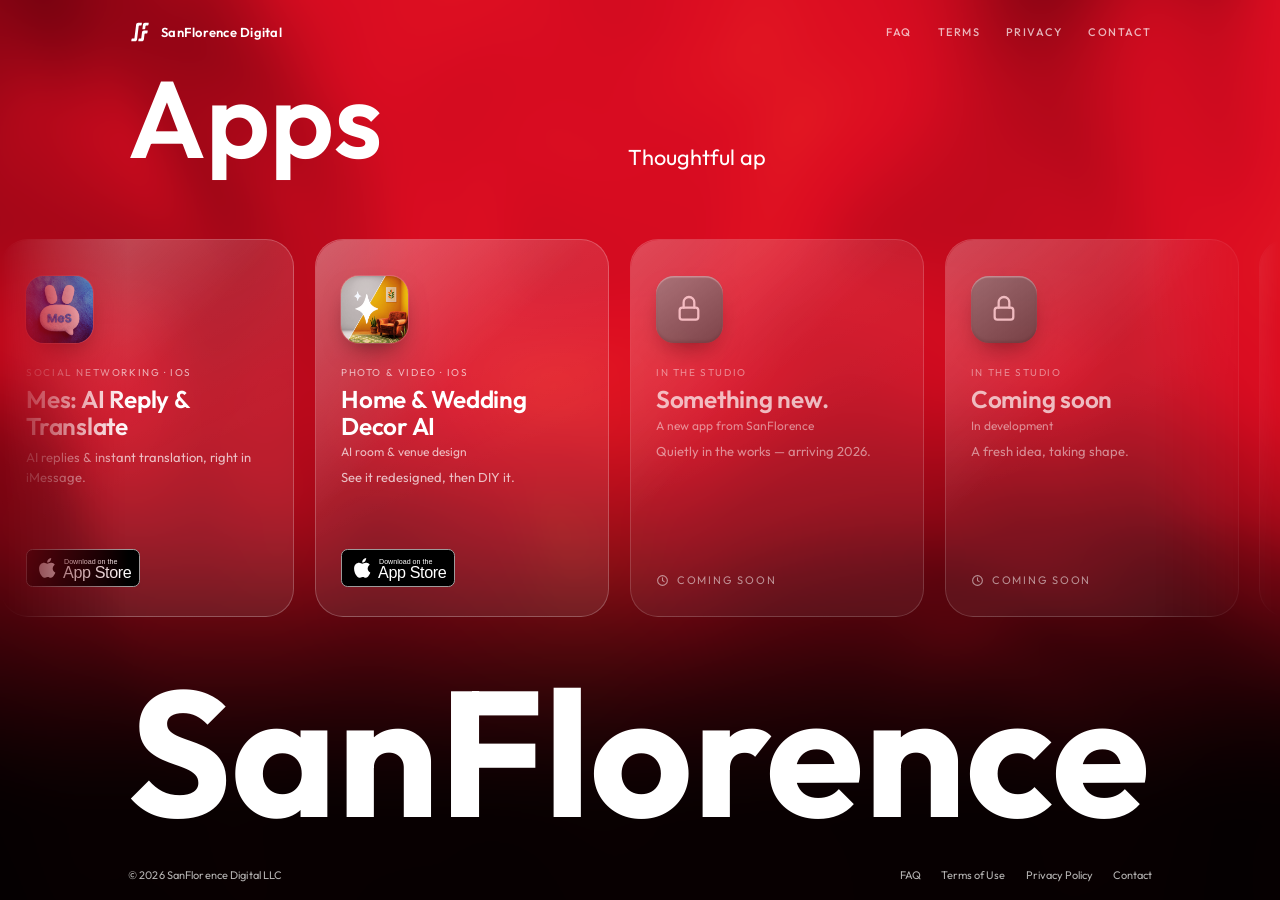
==== index.html @ 18d2b407 "Waitlist: lead with the giveaway — 3 winners, full year free, worldwide The prize is the hook, so it" ====
<!DOCTYPE html>
<html lang="en">
<head>
  <meta charset="UTF-8">
  <meta name="viewport" content="width=device-width, initial-scale=1.0">
  <link rel="icon" type="image/svg+xml" href="assets/sf-favicon.svg">
  <title>SanFlorence</title>
  <meta name="description" content="SanFlorence Digital — iOS apps built with care. Mes, Home Wedding Decor AI, and more.">
  <meta property="og:title" content="SanFlorence Digital">
  <meta property="og:description" content="Thoughtful apps from a studio in the San Francisco Bay Area.">
  <meta property="og:type" content="website">
  <meta name="theme-color" content="#C20C24">

  <script>
    (function () {
      try {
        var t = localStorage.getItem('sf-theme');
        if (t === 'dark' || t === 'light') document.documentElement.setAttribute('data-theme', t);
      } catch (e) {}
    })();
  </script>

  <link rel="preconnect" href="https://fonts.googleapis.com">
  <link rel="preconnect" href="https://fonts.gstatic.com" crossorigin>
  <link href="https://fonts.googleapis.com/css2?family=Outfit:wght@400;500;600;700&display=swap" rel="stylesheet">

  <style>
    /* ============================================================
       BASE
       ============================================================ */
    :root {
      --accent: #1B4FFF;
      --maxw: 1320px;
      --pad-x: clamp(32px, 10vw, 200px);
    }

    * { margin: 0; padding: 0; box-sizing: border-box; }
    html { font-size: 16px; }
    body {
      font-family: 'Outfit', sans-serif;
      font-weight: 400;
      -webkit-font-smoothing: antialiased;
      text-rendering: optimizeLegibility;
    }

    /* ============================================================
       HOMEPAGE — bright red animated bg, white type, glass cards
       (experimental: scoped entirely to body.home)
       ============================================================ */
    body.home {
      --fg: #ffffff;
      --fg-muted: rgba(255, 255, 255, 0.66);
      --border: rgba(255, 255, 255, 0.22);
      --shadow: rgba(60, 0, 8, 0.55);
      height: 100vh;
      height: 100dvh;
      overflow: hidden;
      display: flex;
      flex-direction: column;
      padding-top: 64px;
      color: var(--fg);
      background: #120103; /* fallback under the animated canvas */
      background-image: linear-gradient(180deg, #E8112B 0%, #C20C24 32%, #58000C 68%, #0A0103 100%);
    }

    /* animated red background canvas */
    #bg {
      position: fixed;
      inset: 0;
      width: 100%;
      height: 100%;
      z-index: 0;
      display: block;
      pointer-events: none;
    }

    /* ---- NAV ---- */
    .nav {
      position: fixed;
      top: 0; left: 0; right: 0;
      height: 64px;
      display: flex;
      align-items: center;
      justify-content: space-between;
      padding: 0 var(--pad-x);
      z-index: 100;
      color: #fff;
      background: transparent;
    }
    .nav-brand {
      display: flex; align-items: center; gap: 9px;
      text-decoration: none; color: #fff;
      font-size: 13px; letter-spacing: 0.02em; font-weight: 600;
    }
    .nav-logo { width: 24px; height: 24px; border-radius: 6px; display: block; flex-shrink: 0; }
    .nav-right { display: flex; align-items: center; gap: clamp(16px, 2vw, 28px); }
    .nav-link {
      position: relative;
      font-size: 11px; text-transform: uppercase; letter-spacing: 0.14em;
      color: rgba(255, 255, 255, 0.7); text-decoration: none; font-weight: 500;
      transition: color 0.25s ease; padding: 4px 0;
    }
    .nav-link::after {
      content: ''; position: absolute; left: 0; bottom: 0;
      width: 100%; height: 1px; background: currentColor;
      transform: scaleX(0); transform-origin: right; transition: transform 0.3s ease;
    }
    .nav-link:hover { color: #fff; }
    .nav-link:hover::after { transform: scaleX(1); transform-origin: left; }
    .theme-toggle {
      background: none; border: none; color: rgba(255, 255, 255, 0.7);
      cursor: pointer; padding: 4px; display: inline-flex; align-items: center;
      transition: color 0.25s ease, transform 0.4s ease;
    }
    .theme-toggle:hover { color: #fff; transform: rotate(15deg); }
    .theme-toggle svg { display: block; }

    /* ---- Mobile menu ---- */
    .nav-burger { display: none; width: 40px; height: 40px; border: none; background: none; cursor: pointer; position: relative; z-index: 210; margin-right: -8px; }
    .nav-burger span { position: absolute; left: 9px; right: 9px; height: 2px; background: #fff; border-radius: 2px; transition: transform 0.35s ease, top 0.35s ease; }
    .nav-burger span:nth-child(1) { top: 15px; }
    .nav-burger span:nth-child(2) { top: 23px; }
    .nav-burger.open span:nth-child(1) { top: 19px; transform: rotate(45deg); }
    .nav-burger.open span:nth-child(2) { top: 19px; transform: rotate(-45deg); }
    .menu {
      position: fixed; inset: 0; z-index: 200;
      background: rgba(28, 2, 8, 0.55);
      backdrop-filter: blur(26px) saturate(150%);
      -webkit-backdrop-filter: blur(26px) saturate(150%);
      display: flex; flex-direction: column; justify-content: center;
      padding: 96px var(--pad-x) 48px;
      opacity: 0; visibility: hidden;
      transition: opacity 0.4s ease, visibility 0.4s ease;
    }
    .menu.open { opacity: 1; visibility: visible; }
    .menu-links { display: flex; flex-direction: column; gap: clamp(10px, 2.4vh, 22px); }
    .menu-links a {
      color: #fff; text-decoration: none; font-weight: 600;
      font-size: clamp(2rem, 11vw, 3.4rem); line-height: 1.05; letter-spacing: -0.02em;
      opacity: 0; transform: translateY(14px);
      transition: opacity 0.5s ease, transform 0.5s ease, color 0.2s ease;
    }
    .menu.open .menu-links a { opacity: 1; transform: translateY(0); }
    .menu.open .menu-links a:nth-child(1) { transition-delay: 0.08s; }
    .menu.open .menu-links a:nth-child(2) { transition-delay: 0.14s; }
    .menu.open .menu-links a:nth-child(3) { transition-delay: 0.20s; }
    .menu.open .menu-links a:nth-child(4) { transition-delay: 0.26s; }
    .menu.open .menu-links a:nth-child(5) { transition-delay: 0.32s; }
    .menu-foot { margin-top: clamp(28px, 6vh, 56px); font-size: 12px; color: var(--fg-muted); opacity: 0; transition: opacity 0.5s ease 0.4s; }
    .menu.open .menu-foot { opacity: 1; }
    body.menu-open { overflow: hidden; }
    body.menu-open .nav { z-index: 300; } /* lift nav (with its X close button) above the open menu */

    /* ============================================================
       WAITLIST SHEET — the .menu overlay pattern, made scrollable.
       Form CSS is duplicated from site.css because index.html does
       not link it; the token block re-declares site.css's :root so
       the copied rules resolve to the SAME colors as waitlist.html.
       ============================================================ */
    .sheet {
      --accent: #ff8a78;                        /* site.css coral, NOT the homepage's #1B4FFF */
      --fg-soft: rgba(255, 255, 255, 0.82);
      --fg-muted: rgba(255, 255, 255, 0.62);

      position: fixed; inset: 0; z-index: 400;  /* clears .nav 100, .menu 200, .nav-burger 210, menu-open .nav 300 */
      background: rgba(28, 2, 8, 0.55);
      backdrop-filter: blur(26px) saturate(150%);
      -webkit-backdrop-filter: blur(26px) saturate(150%);
      display: flex; flex-direction: column;    /* NO justify-content — see .sheet-panel */
      padding: 88px var(--pad-x) 40px;
      opacity: 0; visibility: hidden;
      transition: opacity 0.4s ease, visibility 0.4s ease;
      overflow-y: auto;                         /* body.home is overflow:hidden — the overlay scrolls itself */
      -webkit-overflow-scrolling: touch;
      overscroll-behavior: contain;
    }
    .sheet.open { opacity: 1; visibility: visible; }
    .sheet-panel {
      width: 100%; max-width: 460px;
      margin: auto;                             /* centers when it fits, scrolls from the top when it does not.
                                                   justify-content:center would strand the title and first field
                                                   in unreachable negative scroll space on short screens. */
      flex: 0 0 auto;
      position: relative;
      background: rgba(10, 1, 3, 0.58);
      border: 1px solid rgba(255, 255, 255, 0.16);
      border-radius: clamp(20px, 3vw, 30px);
      padding: clamp(26px, 5vw, 40px);
      opacity: 0; transform: translateY(14px);
      transition: opacity 0.5s ease 0.08s, transform 0.5s ease 0.08s;
    }
    .sheet.open .sheet-panel { opacity: 1; transform: translateY(0); }
    .sheet-close {
      position: absolute; top: 10px; right: 12px;
      width: 40px; height: 40px; border: none; background: none;
      color: rgba(255, 255, 255, 0.7); font-size: 26px; line-height: 1; cursor: pointer;
      transition: color 0.2s ease;
    }
    .sheet-close:hover { color: #fff; }
    .sheet-kicker { font-size: 11px; text-transform: uppercase; letter-spacing: 0.22em; color: var(--fg-muted); margin-bottom: 12px; }
    .sheet-title { font-weight: 600; letter-spacing: -0.03em; line-height: 1.0; font-size: clamp(1.9rem, 5vw, 2.6rem); }
    .sheet-copy { font-size: 15px; color: var(--fg-soft); margin-top: 12px; line-height: 1.6; }

    /* ---- form (mirrors site.css .form / .field / .btn / .form-status) ---- */
    .sheet .form { margin-top: 28px; display: grid; gap: 18px; }
    .sheet .field { display: flex; flex-direction: column; gap: 8px; min-width: 0; }
    .sheet .field label { font-size: 11px; text-transform: uppercase; letter-spacing: 0.14em; color: var(--fg-muted); }
    .sheet .field label .req { color: var(--accent); }
    .sheet .field label .opt { text-transform: none; letter-spacing: 0; opacity: 0.7; }
    .sheet .field input {
      width: 100%; font-family: inherit; font-size: 16px; color: #fff;  /* 16px prevents iOS zoom-on-focus — do not shrink */
      background: rgba(255, 255, 255, 0.04);
      border: 1px solid rgba(255, 255, 255, 0.14);
      border-radius: 12px; padding: 13px 15px;
      transition: border-color 0.2s ease, background 0.2s ease, box-shadow 0.2s ease;
    }
    .sheet .field input::placeholder { color: rgba(255, 255, 255, 0.38); }
    .sheet .field input:focus {
      outline: none; border-color: var(--accent);
      background: rgba(255, 255, 255, 0.06);
      box-shadow: 0 0 0 3px rgba(255, 138, 120, 0.18);
    }
    .sheet .form-actions { display: flex; align-items: center; gap: 14px; flex-wrap: wrap; margin-top: 4px; }
    .sheet .btn {
      font-family: inherit; font-size: 14px; font-weight: 600; letter-spacing: 0.02em;
      color: #160305; background: #fff; border: none; border-radius: 12px;
      padding: 14px 30px; cursor: pointer;
      transition: transform 0.2s ease, box-shadow 0.25s ease;
    }
    .sheet .btn:hover { transform: translateY(-2px); box-shadow: 0 16px 34px -14px rgba(0, 0, 0, 0.7); }
    .sheet .btn:active { transform: translateY(0); }
    .sheet .btn:disabled { opacity: 0.55; cursor: default; transform: none; box-shadow: none; }
    .sheet .prize {
      margin-top: 20px; padding: 15px 17px;
      border: 1px solid rgba(255, 138, 120, 0.42);
      border-radius: 14px;
      background: linear-gradient(180deg, rgba(255, 138, 120, 0.15), rgba(255, 138, 120, 0.05));
      font-size: 14.5px; line-height: 1.5; color: #fff;
    }
    .sheet .prize strong { font-weight: 600; }
    .sheet .prize-fine {
      display: block; margin-top: 9px;
      font-size: 11px; line-height: 1.55; color: var(--fg-muted);
    }
    .sheet .prize-fine a { color: var(--fg-soft); text-decoration: underline; text-underline-offset: 2px; text-decoration-color: var(--accent); }
    .sheet .form-note { font-size: 12px; color: var(--fg-muted); line-height: 1.5; }
    .sheet .form-note a { color: var(--fg-soft); text-decoration: underline; text-underline-offset: 2px; text-decoration-color: var(--accent); }
    .sheet .form-status { font-size: 14px; color: var(--accent); min-height: 1.1em; line-height: 1.45; }
    .sheet .form-status.is-ok   { color: #4ade80; }
    .sheet .form-status.is-err  { color: #f87171; }
    .sheet .form-status.is-warn { color: #fbbf24; }
    .hp { position: absolute; left: -9999px; width: 1px; height: 1px; overflow: hidden; }

    @media (prefers-reduced-motion: reduce) {
      .sheet, .sheet-panel { transition: none; }
    }

    /* ---- Home main column ---- */
    .home-main {
      position: relative;
      z-index: 1;
      flex: 1 1 auto;
      min-height: 0;
      display: flex;
      flex-direction: column;
    }

    /* ---- Hero ---- */
    .hero {
      flex: 0 0 auto;
      display: flex;
      align-items: flex-end;
      justify-content: space-between;
      gap: clamp(24px, 6vw, 96px);
      padding: clamp(26px, 6vh, 72px) var(--pad-x) clamp(10px, 2vh, 24px);
    }
    .hero-title {
      font-weight: 600;
      font-size: clamp(3.2rem, 8.5vw, 7.5rem);
      line-height: 0.88;
      letter-spacing: -0.03em;
      color: #fff;
      cursor: default;
      -webkit-user-select: none;
      user-select: none;
    }
    .hero-line {
      font-size: clamp(18px, 2.1vw, 32px);
      line-height: 1.32;
      font-weight: 400;
      color: rgba(255, 255, 255, 0.92);
      max-width: 30ch;
      text-align: right;
      text-wrap: balance;
      flex-shrink: 1;
      cursor: default;
      -webkit-user-select: none;
      user-select: none;
    }
    .hero-line.typing { text-align: left; white-space: nowrap; flex: none; }
    .hl-caret { display: none; }
    .hl-caret.on {
      display: inline-block;
      width: 2px;
      height: 0.82em;
      margin-left: 4px;
      background: currentColor;
      vertical-align: -0.08em;
      animation: hl-blink 0.9s step-end infinite;
    }
    @keyframes hl-blink { 0%, 100% { opacity: 1; } 50% { opacity: 0; } }

    /* ---- Cards (iOS liquid glass) ---- */
    .carousel-wrap { flex: 1 1 auto; min-height: 0; display: flex; align-items: center; }
    .carousel {
      width: 100%;
      overflow-x: auto;
      overflow-y: hidden;
      padding: 12px var(--pad-x);
      cursor: default;
      scrollbar-width: none;
      -ms-overflow-style: none;
    }
    .carousel.marquee {
      padding-left: 0;
      padding-right: 0;
      overflow-x: hidden;          /* transform drives the strip on the compositor; no native scroll */
      touch-action: pan-y;         /* vertical page-scroll passes through; we handle horizontal drag */
      cursor: grab;
      -webkit-mask-image: linear-gradient(90deg, transparent 0, #000 var(--pad-x), #000 calc(100% - var(--pad-x)), transparent);
      mask-image: linear-gradient(90deg, transparent 0, #000 var(--pad-x), #000 calc(100% - var(--pad-x)), transparent);
    }
    .carousel::-webkit-scrollbar { display: none; }
    .carousel.dragging { cursor: grabbing; }
    .track { display: flex; gap: clamp(16px, 1.6vw, 24px); width: max-content; will-change: transform; }
    .card {
      position: relative;
      width: clamp(255px, 23vw, 322px);
      height: clamp(290px, 42vh, 384px);
      flex-shrink: 0;
      border-radius: 28px;
      padding: clamp(22px, 2.8vh, 30px);
      display: flex;
      flex-direction: column;
      overflow: hidden;
      isolation: isolate;
      color: #fff;
      /* baked frosted glass: a milky veil instead of a live backdrop-blur, so the 8 moving
         marquee cards no longer re-blur the background every frame (keeps the scroll smooth).
         Over the soft gradient bg it reads almost identically to a real blur. */
      background:
        linear-gradient(155deg, rgba(255,255,255,0.10) 0%, rgba(255,255,255,0.03) 60%),
        rgba(255, 255, 255, 0.05);
      border: 1px solid rgba(255, 255, 255, 0.22);
      transition: transform 0.45s cubic-bezier(.2,.7,.2,1), background 0.4s ease;
      user-select: none;
      -webkit-user-select: none;
      -webkit-touch-callout: none;   /* no iOS save/preview menu on press-and-hold */
    }
    .card::before { /* specular glass sheen */
      content: '';
      position: absolute; inset: 0;
      border-radius: inherit;
      background: linear-gradient(135deg, rgba(255,255,255,0.30), rgba(255,255,255,0) 42%);
      opacity: 0.8;
      pointer-events: none;
    }
    .card:hover {
      transform: translateY(-8px);
      background:
        linear-gradient(155deg, rgba(255,255,255,0.30) 0%, rgba(255,255,255,0.12) 60%),
        rgba(255, 255, 255, 0.14);
    }
    /* arrow floats in the top-right corner so it no longer reserves a row */
    .card-head {
      position: absolute;
      top: clamp(22px, 2.8vh, 30px);
      right: clamp(22px, 2.8vh, 30px);
      z-index: 2;
    }
    .card-arrow {
      color: rgba(255,255,255,0.75);
      opacity: 0; transform: translate(-5px, 5px);
      transition: opacity 0.4s ease, transform 0.4s ease;
      display: inline-flex;
    }
    .card:hover .card-arrow { opacity: 1; transform: translate(0, 0); }
    /* icon anchors the top; a fixed gap below it (no more auto-pushed dead space) */
    .card-icon {
      position: relative; z-index: 1;
      width: clamp(56px, 7.4vh, 74px);
      height: clamp(56px, 7.4vh, 74px);
      border-radius: 27%;
      margin: clamp(6px, 1.2vh, 12px) 0 clamp(18px, 2.6vh, 24px);
      display: grid; place-items: center;
      color: #fff;
      background: linear-gradient(145deg, var(--g1, #888), var(--g2, #555));
      box-shadow: inset 0 1.5px 1px rgba(255,255,255,0.5), inset 0 -2px 3px rgba(0,0,0,0.15), 0 12px 26px -10px rgba(0,0,0,0.55);
      transition: transform 0.45s cubic-bezier(.2,.7,.2,1);
    }
    .card:hover .card-icon { transform: scale(1.06) rotate(-2deg); }
    .card-icon svg { width: 48%; height: 48%; }
    .card-icon img { width: 100%; height: 100%; object-fit: cover; border-radius: inherit; display: block; box-shadow: 0 0 0 1px rgba(255,255,255,0.15); }
    /* kicker → name → sub form one tight group; tagline a step below */
    .card-cat { position: relative; z-index: 1; font-size: 10px; text-transform: uppercase; letter-spacing: 0.16em; color: rgba(255,255,255,0.66); margin-bottom: 7px; }
    .card-name { position: relative; z-index: 1; font-weight: 600; font-size: clamp(21px, 2.7vh, 27px); line-height: 1.1; letter-spacing: -0.01em; }
    .card-sub { position: relative; z-index: 1; font-size: 12px; color: rgba(255,255,255,0.7); margin-top: 5px; }
    .card-tagline { position: relative; z-index: 1; font-size: 13px; line-height: 1.5; color: rgba(255,255,255,0.72); margin-top: 9px; }
    /* CTA pinned to the bottom edge so every card's button aligns across the row */
    .card-foot { position: relative; z-index: 1; margin-top: auto; }
    .card[data-href], .card[data-app="soon"] { cursor: pointer; }
    .card-store { display: inline-block; cursor: pointer; }
    .card-store img { display: block; height: 38px; width: auto; }
    .card-soon { font-size: 11px; text-transform: uppercase; letter-spacing: 0.16em; color: rgba(255,255,255,0.75); display: inline-flex; align-items: center; gap: 8px; }
    .card-dimmed { opacity: 0.72; }
    .card-dimmed:hover { transform: translateY(-4px); }
    .card-dimmed:hover .card-icon { transform: none; }
    /* a selected coming-soon card lifts to full opacity so its icon + copy read clearly */
    body.soon-mode .card-dimmed:hover, body.soon-mode .card-dimmed.pressed { opacity: 1; }

    /* ---- Giant SanFlorence wordmark (WebGL, transparent over the red) ---- */
    .wordmark { flex: 0 0 auto; width: 100%; overflow: hidden; position: relative; z-index: 1; padding: 0 var(--pad-x); }
    #wm { display: block; width: 100%; height: auto; }

    /* ---- FOOTER ---- */
    .footer {
      position: relative;
      z-index: 1;
      flex: 0 0 auto;
      display: flex; align-items: center; justify-content: space-between;
      gap: 8px 24px; flex-wrap: wrap;
      padding: clamp(14px, 2vh, 20px) var(--pad-x);
      font-size: 11px; color: rgba(255,255,255,0.7);
    }
    .footer-copy { letter-spacing: 0.01em; }
    .footer-links { display: flex; gap: clamp(16px, 1.6vw, 22px); }
    .footer a { color: inherit; text-decoration: none; transition: color 0.2s ease; }
    .footer a:hover { color: #fff; }

    /* ---- Responsive ---- */
    @media (max-width: 900px) { .hero-line { max-width: 24ch; } }
    @media (min-width: 1024px) {
      .hero { padding-top: max(8px, calc(6vh - 40px)); } /* lift the hero block 40px on desktop */
      .hero-line { white-space: nowrap; max-width: none; font-size: clamp(18px, 1.7vw, 34px); }
    }
    @media (max-width: 768px) {
      :root { --pad-x: 22px; }
      .nav-brand .brand-text { display: none; }
      .nav-right { display: none; }
      .nav-burger { display: block; }
      .hero {
        flex-direction: column;
        align-items: flex-start;
        gap: 10px;
        padding: 20px var(--pad-x) 10px;
      }
      .hero-title { font-size: clamp(3rem, 16vw, 4.6rem); }
      .hero-line { text-align: left; max-width: 34ch; font-size: clamp(15px, 4.4vw, 20px); }
      /* cards fill the leftover height (so the strip is the centerpiece, not a void) but the
         dvh-aware calc keeps them from overflowing the one-screen lock on short phones */
      .card { height: clamp(290px, calc(100dvh - 390px), 500px); width: clamp(244px, 74vw, 300px); border-radius: 24px; }
      .footer { justify-content: space-between; }
    }
    @media (max-width: 480px) {
      .nav-right { gap: 14px; }
      .nav-link { letter-spacing: 0.1em; }
    }
    /* short screens (landscape phones, tiny windows): drop the one-screen lock and allow
       scrolling so the hero, cards, wordmark and footer never clip */
    @media (max-height: 620px) {
      body.home { height: auto; min-height: 100dvh; overflow-y: auto; }
      .card { height: clamp(260px, 64vh, 340px); }
      .carousel-wrap { padding: 8px 0; }
    }

    /* Placed AFTER the max-height:620px block and given extra specificity so it beats
       `body.home { overflow-y: auto }` on short screens — the exact spot where the
       existing `body.menu-open` lock currently loses and lets the page scroll
       behind the open menu. */
    body.sheet-open, body.home.sheet-open { overflow: hidden; }
    body.menu-open, body.home.menu-open { overflow: hidden; }

    @media (prefers-reduced-motion: reduce) {
      .card, .card-icon, .card-arrow, .theme-toggle { transition: none; }
      .card:hover { transform: none; }
      .card:hover .card-icon { transform: none; }
    }

    /* ============================================================
       MES MODE — hovering the Mes card takes over the hero
       ============================================================ */
    .hero { position: relative; }
    .hero-title { position: relative; z-index: 2; }
    .hero-line { position: relative; z-index: 2; }

    /* "Apps" -> full "Mes: AI Reply & Translate" on one line, one size (fit to width by JS) */
    .hero-swap, .hero-swap-decor, .hero-swap-soon {
      position: absolute; left: var(--pad-x); bottom: clamp(10px, 2vh, 24px); z-index: 3;
      white-space: nowrap; font-weight: 600; line-height: 1; letter-spacing: -0.02em;
      color: #fff; opacity: 0; pointer-events: none;
      transition: opacity 0.55s ease;
    }
    .hero-title canvas { transition: opacity 0.55s ease; }
    body.mes-mode .hero-title canvas, body.decor-mode .hero-title canvas, body.soon-mode .hero-title canvas { opacity: 0; }
    body.mes-mode .hero-title, body.decor-mode .hero-title, body.soon-mode .hero-title { color: transparent; }
    body.mes-mode .hero-swap { opacity: 1; }
    body.decor-mode .hero-swap-decor { opacity: 1; }
    body.soon-mode .hero-swap-soon { opacity: 1; }

    /* wordmark stays "SanFlorence" in mes mode (no swap) */

    /* only the hovered/selected card: dark->light vertical gradient, blur fades out toward the bottom */
    body.mes-mode .card:hover, body.mes-mode .card.pressed {
      background: linear-gradient(180deg, rgba(1,3,12,0.93) 0%, rgba(6,11,28,0.6) 50%, rgba(34,48,86,0.12) 100%);
      backdrop-filter: none;
      -webkit-backdrop-filter: none;
      border-color: rgba(255, 255, 255, 0.16);
    }
    body.mes-mode .card:hover::before, body.decor-mode .card:hover::before, body.soon-mode .card:hover::before,
    body.mes-mode .card.pressed::before, body.decor-mode .card.pressed::before, body.soon-mode .card.pressed::before {
      background: none;
      opacity: 1;
      z-index: 0;                  /* keep the blur BELOW the icon/text (z-index 1) — iOS Safari
                                      otherwise composites a backdrop-filter pseudo OVER siblings,
                                      which blurred the app icon and copy on the selected card */
      backdrop-filter: blur(30px) saturate(160%);
      -webkit-backdrop-filter: blur(30px) saturate(160%);
      -webkit-mask-image: linear-gradient(to bottom, #000 0%, #000 38%, transparent 92%);
      mask-image: linear-gradient(to bottom, #000 0%, #000 38%, transparent 92%);
    }

    /* tagline disappears in mes mode */
    .hero-line { transition: opacity 0.5s ease; }
    body.mes-mode .hero-line, body.decor-mode .hero-line, body.soon-mode .hero-line { opacity: 0; }

    /* dreamy iMessage bubbles drifting up through the dark lower background */
    .mes-bubbles {
      position: fixed; inset: 0; z-index: 0;
      pointer-events: none; overflow: hidden;
      opacity: 0; transition: opacity 0.6s ease;
    }
    body.mes-mode .mes-bubbles { opacity: 1; }
    .bubble {
      position: absolute; top: 0;
      font-weight: 500; padding: 9px 15px; border-radius: 19px; white-space: nowrap;
      opacity: 0;
      box-shadow: 0 12px 34px -16px rgba(0,0,40,0.7);
      animation: rise 16s linear infinite;
      animation-play-state: paused;
      will-change: transform, opacity;
    }
    body.mes-mode .bubble { animation-play-state: running; }
    .bubble.recv { background: rgba(255,255,255,0.9); color: #16161a; border-bottom-left-radius: 6px; }
    .bubble.sent { background: linear-gradient(180deg, #2E97FF, #0A6CFF); color: #fff; border-bottom-right-radius: 6px; }
    .bubble.mid { filter: blur(2px); }
    .bubble.far { filter: blur(5px); animation-name: rise-soft; }
    .bubble.typing { display: inline-flex; align-items: center; gap: 6px; padding: 14px 18px; }
    .bubble.typing i { width: 9px; height: 9px; border-radius: 50%; background: rgba(0,0,0,0.35); animation: typing-dot 1.4s ease-in-out infinite; animation-play-state: paused; }
    .bubble.sent.typing i { background: rgba(255,255,255,0.9); }
    .bubble.typing i:nth-child(2) { animation-delay: 0.2s; }
    .bubble.typing i:nth-child(3) { animation-delay: 0.4s; }
    body.mes-mode .bubble.typing i { animation-play-state: running; }
    @keyframes typing-dot { 0%, 60%, 100% { opacity: 0.35; transform: translateY(0); } 30% { opacity: 1; transform: translateY(-3px); } }
    @keyframes rise {
      0%   { transform: translateY(76vh); opacity: 0; }
      14%  { opacity: 1; }
      85%  { opacity: 1; }
      100% { transform: translateY(-12vh); opacity: 0; }
    }
    @keyframes rise-soft {
      0%   { transform: translateY(76vh); opacity: 0; }
      16%  { opacity: 0.66; }
      82%  { opacity: 0.66; }
      100% { transform: translateY(-14vh); opacity: 0; }
    }

    /* DECOR MODE — warm "redesign" takeover on the Home & Wedding Decor card */
    body.decor-mode .card:hover, body.decor-mode .card.pressed {
      background: linear-gradient(180deg, rgba(18,8,2,0.92) 0%, rgba(40,20,6,0.58) 50%, rgba(150,95,40,0.12) 100%);
      backdrop-filter: none;
      -webkit-backdrop-filter: none;
      border-color: rgba(255, 226, 196, 0.22);
    }
    .decor-bits {
      position: fixed; inset: 0; z-index: 0;
      pointer-events: none; overflow: hidden;
      opacity: 0; transition: opacity 0.6s ease;
    }
    body.decor-mode .decor-bits { opacity: 1; }
    .swatch {
      position: absolute; top: 0;
      border-radius: 12px;
      opacity: 0;
      box-shadow: 0 16px 40px -18px rgba(40,18,0,0.6);
      animation: rise 18s linear infinite;
      animation-play-state: paused;
      will-change: transform, opacity;
    }
    body.decor-mode .swatch { animation-play-state: running; }
    .swatch.mid { filter: blur(2px); }
    .swatch.far { filter: blur(6px); animation-name: rise-soft; }
    .swatch.palette { display: inline-flex; gap: 7px; padding: 12px; background: rgba(244,236,224,0.95); border-radius: 16px; }
    .swatch.palette i { width: 16px; height: 16px; border-radius: 50%; display: block; }

    /* SOON MODE — violet "in the studio" takeover on the upcoming-app cards */
    body.soon-mode .card:hover, body.soon-mode .card.pressed {
      background: linear-gradient(180deg, rgba(8,3,20,0.93) 0%, rgba(20,8,42,0.6) 50%, rgba(80,50,140,0.12) 100%);
      backdrop-filter: none;
      -webkit-backdrop-filter: none;
      border-color: rgba(214, 196, 255, 0.22);
    }
    .soon-bits {
      position: fixed; inset: 0; z-index: 0;
      pointer-events: none; overflow: hidden;
      opacity: 0; transition: opacity 0.6s ease;
    }
    body.soon-mode .soon-bits { opacity: 1; }
    .star {
      position: absolute; top: 0; opacity: 0;
      animation: rise 20s linear infinite;
      animation-play-state: paused;
      will-change: transform, opacity;
    }
    body.soon-mode .star { animation-play-state: running; }
    .star.far { animation-name: rise-soft; filter: blur(1.5px); }
    .star i {
      display: block; width: 100%; height: 100%; border-radius: 50%;
      background: #fff;
      box-shadow: 0 0 10px 2px rgba(214,196,255,0.85), 0 0 24px 7px rgba(150,110,255,0.45);
      animation: twinkle 3.2s ease-in-out infinite;
    }
    .soon-bits .star:nth-child(2n) i { animation-delay: -1.4s; }
    .soon-bits .star:nth-child(3n) i { animation-delay: -2.6s; }
    @keyframes twinkle { 0%, 100% { opacity: 0.35; transform: scale(0.7); } 50% { opacity: 1; transform: scale(1.15); } }
  </style>
</head>
<body class="home">

  <canvas id="bg" aria-hidden="true"></canvas>

  <!-- dreamy iMessage bubbles for "Mes mode" — rise through the dark lower background -->
  <div class="mes-bubbles" aria-hidden="true">
    <span class="bubble recv far" style="left:4%;  font-size:19px; animation-duration:22s; animation-delay:-2s;">did you try Mes??</span>
    <span class="bubble recv typing far" style="left:13%; animation-duration:19s; animation-delay:-10s;"><i></i><i></i><i></i></span>
    <span class="bubble sent mid" style="left:22%; font-size:20px; animation-duration:18s; animation-delay:-6s;">it replies for me 😭</span>
    <span class="bubble sent far" style="left:33%; font-size:19px; animation-duration:25s; animation-delay:-14s;">translates everything 🌍</span>
    <span class="bubble recv mid" style="left:45%; font-size:19px; animation-duration:23s; animation-delay:-17s;">sending to the gc 🙌</span>
    <span class="bubble recv mid" style="left:56%; font-size:20px; animation-duration:17s; animation-delay:-4s;">AI wrote this 😂</span>
    <span class="bubble sent far" style="left:67%; font-size:21px; animation-duration:15s; animation-delay:-9s;">obsessed 😍</span>
    <span class="bubble sent typing mid" style="left:77%; animation-duration:16s; animation-delay:-3s;"><i></i><i></i><i></i></span>
    <span class="bubble recv far" style="left:85%; font-size:19px; animation-duration:20s; animation-delay:-1s;">omw, 5 min</span>
    <span class="bubble sent far" style="left:93%; font-size:18px; animation-duration:26s; animation-delay:-13s;">🎉</span>
  </div>

  <!-- floating design swatches for "Decor mode" — a mood board drifting up -->
  <div class="decor-bits" aria-hidden="true">
    <span class="swatch far" style="left:5%;  width:64px; height:64px; background:#C46A4A; animation-duration:22s; animation-delay:-3s;"></span>
    <span class="swatch mid" style="left:14%; width:52px; height:72px; background:#93A188; animation-duration:18s; animation-delay:-11s;"></span>
    <span class="swatch palette mid" style="left:23%; animation-duration:20s; animation-delay:-6s;"><i style="background:#C46A4A"></i><i style="background:#ECDFC8"></i><i style="background:#8F8B5E"></i><i style="background:#7A5640"></i></span>
    <span class="swatch far" style="left:35%; width:78px; height:60px; background:#7E9AAE; animation-duration:24s; animation-delay:-15s;"></span>
    <span class="swatch mid" style="left:46%; width:58px; height:58px; background:#D6A14C; animation-duration:17s; animation-delay:-4s;"></span>
    <span class="swatch far" style="left:57%; width:66px; height:86px; background:#E0B7AC; animation-duration:23s; animation-delay:-9s;"></span>
    <span class="swatch palette far" style="left:69%; animation-duration:25s; animation-delay:-13s;"><i style="background:#7E9AAE"></i><i style="background:#ECDFC8"></i><i style="background:#D6A14C"></i><i style="background:#3E3A36"></i></span>
    <span class="swatch mid" style="left:80%; width:54px; height:54px; background:#8F8B5E; animation-duration:16s; animation-delay:-2s;"></span>
    <span class="swatch far" style="left:88%; width:74px; height:64px; background:#7A5640; animation-duration:21s; animation-delay:-8s;"></span>
    <span class="swatch mid" style="left:95%; width:48px; height:62px; background:#ECDFC8; animation-duration:19s; animation-delay:-17s;"></span>
  </div>

  <!-- twinkling stardust for "Coming Soon" mode — something taking shape -->
  <div class="soon-bits" aria-hidden="true">
    <span class="star far" style="left:6%;  width:9px;  height:9px;  animation-duration:24s; animation-delay:-2s;"><i></i></span>
    <span class="star"     style="left:15%; width:13px; height:13px; animation-duration:18s; animation-delay:-10s;"><i></i></span>
    <span class="star far" style="left:24%; width:7px;  height:7px;  animation-duration:26s; animation-delay:-6s;"><i></i></span>
    <span class="star"     style="left:33%; width:16px; height:16px; animation-duration:15s; animation-delay:-13s;"><i></i></span>
    <span class="star far" style="left:43%; width:8px;  height:8px;  animation-duration:23s; animation-delay:-4s;"><i></i></span>
    <span class="star"     style="left:53%; width:11px; height:11px; animation-duration:19s; animation-delay:-16s;"><i></i></span>
    <span class="star far" style="left:63%; width:9px;  height:9px;  animation-duration:25s; animation-delay:-8s;"><i></i></span>
    <span class="star"     style="left:72%; width:14px; height:14px; animation-duration:17s; animation-delay:-1s;"><i></i></span>
    <span class="star far" style="left:82%; width:7px;  height:7px;  animation-duration:22s; animation-delay:-12s;"><i></i></span>
    <span class="star"     style="left:90%; width:12px; height:12px; animation-duration:20s; animation-delay:-5s;"><i></i></span>
    <span class="star far" style="left:96%; width:8px;  height:8px;  animation-duration:27s; animation-delay:-15s;"><i></i></span>
  </div>

  <!-- ===================== NAV ===================== -->
  <nav class="nav">
    <a class="nav-brand" href="index.html" aria-label="SanFlorence Digital — home">
      <img class="nav-logo" src="assets/sf-logo.svg" alt="" width="24" height="24">
      <span class="brand-text">SanFlorence Digital</span>
    </a>
    <div class="nav-right">
      <a class="nav-link" href="faq.html">FAQ</a>
      <a class="nav-link" href="terms.html">Terms</a>
      <a class="nav-link" href="privacy.html">Privacy</a>
      <a class="nav-link" href="contact.html">Contact</a>
    </div>
    <button class="nav-burger" id="navBurger" type="button" aria-label="Open menu" aria-expanded="false">
      <span></span><span></span>
    </button>
  </nav>

  <div class="menu" id="navMenu">
    <nav class="menu-links" aria-label="Mobile">
      <a href="index.html">Home</a>
      <a href="faq.html">FAQ</a>
      <a href="terms.html">Terms of Use</a>
      <a href="privacy.html">Privacy Policy</a>
      <a href="contact.html">Contact</a>
    </nav>
    <div class="menu-foot">© 2026 SanFlorence Digital LLC</div>
  </div>

  <!-- ===================== WAITLIST SHEET ===================== -->
  <div class="sheet" id="waitlistSheet" role="dialog" aria-modal="true" aria-labelledby="waitlistTitle" aria-hidden="true">
    <div class="sheet-panel">
      <button class="sheet-close" id="waitlistClose" type="button" aria-label="Close">&times;</button>
      <div class="sheet-kicker">Waitlist</div>
      <h2 class="sheet-title" id="waitlistTitle">Be first in line.</h2>
      <p class="sheet-copy">We're finishing a new app in the studio. Join the list and we'll email you once — the day it lands.</p>

      <div class="prize">
        🎁 <strong>Three winners get a full year free</strong> — your pick of Mes or Home &amp; Wedding Decor AI.
        <span class="prize-fine">No purchase necessary · 18+ · Open worldwide · Entries close 19 Aug 2026 · Winners drawn by 26 Aug and notified by email. <a href="waitlist.html#giveaway">Full terms</a></span>
      </div>

      <form class="form" id="waitlistSheetForm" data-waitlist novalidate>
        <div class="field">
          <label for="wls-email">Email <span class="req">*</span></label>
          <input id="wls-email" name="email" type="email" placeholder="you@example.com" required autocomplete="email" inputmode="email">
        </div>
        <div class="field">
          <label for="wls-ig">Instagram <span class="opt">(optional)</span></label>
          <input id="wls-ig" name="instagram" type="text" placeholder="@yourhandle" autocomplete="off" spellcheck="false">
        </div>
        <div class="hp" aria-hidden="true">
          <label for="wls-website">Website</label>
          <input id="wls-website" name="website" type="text" tabindex="-1" autocomplete="off">
        </div>
        <div class="form-actions">
          <button class="btn" type="submit">Join the waitlist</button>
        </div>
        <span class="form-note">We email once, at launch — there's nothing to unsubscribe from. See our <a href="privacy.html">Privacy Policy</a>.</span>
        <p class="form-status" role="status" aria-live="polite"></p>
      </form>
    </div>
  </div>

  <div class="home-main">

    <!-- ===================== HERO ===================== -->
    <header class="hero">
      <div class="hero-swap" aria-hidden="true">Mes iMessage App</div>
      <div class="hero-swap-decor" aria-hidden="true">Design Any Space</div>
      <div class="hero-swap-soon" aria-hidden="true">Coming Soon</div>
      <h1 class="hero-title">Apps</h1>
      <p class="hero-line" aria-label="Thoughtful apps, crafted with love in the SF Bay Area."><span class="hl-text">Thoughtful apps, crafted with love in the SF Bay Area.</span><span class="hl-caret" aria-hidden="true"></span></p>
    </header>

    <!-- ===================== CARDS ===================== -->
    <div class="carousel-wrap">
      <section class="carousel" id="carousel" aria-label="Apps">
        <div class="track">

          <!-- Card 1 — Mes -->
          <article class="card" data-app="mes" data-href="https://apps.apple.com/us/app/mes-ai-reply-translate/id6761229621" style="--g1:#2E6BFF; --g2:#0026B8;">
            <div class="card-head">
              <span class="card-arrow" aria-hidden="true">
                <svg width="18" height="18" viewBox="0 0 24 24" fill="none" stroke="currentColor" stroke-width="1.8" stroke-linecap="round" stroke-linejoin="round"><path d="M7 17 17 7M9 7h8v8"/></svg>
              </span>
            </div>
            <div class="card-icon">
              <img src="assets/icons/mes.png" alt="Mes app icon" width="256" height="256" loading="eager" decoding="async">
            </div>
            <div class="card-cat">Social Networking · iOS</div>
            <h2 class="card-name">Mes: AI Reply &amp; Translate</h2>
            <p class="card-tagline">AI replies &amp; instant translation, right in iMessage.</p>
            <div class="card-foot">
              <a class="card-store" href="https://apps.apple.com/us/app/mes-ai-reply-translate/id6761229621" target="_blank" rel="noopener">
                <img src="assets/badge-appstore.svg" alt="Download Mes on the App Store">
              </a>
            </div>
          </article>

          <!-- Card 2 — Home Wedding Decor AI -->
          <article class="card" data-app="decor" data-href="https://apps.apple.com/us/app/home-wedding-decor-ai/id6760288379" style="--g1:#FF7A3D; --g2:#D7330A;">
            <div class="card-head">
              <span class="card-arrow" aria-hidden="true">
                <svg width="18" height="18" viewBox="0 0 24 24" fill="none" stroke="currentColor" stroke-width="1.8" stroke-linecap="round" stroke-linejoin="round"><path d="M7 17 17 7M9 7h8v8"/></svg>
              </span>
            </div>
            <div class="card-icon">
              <img src="assets/icons/decor.png" alt="Home &amp; Wedding Decor AI app icon" width="256" height="256" loading="eager" decoding="async">
            </div>
            <div class="card-cat">Photo &amp; Video · iOS</div>
            <h2 class="card-name">Home &amp; Wedding Decor AI</h2>
            <div class="card-sub">AI room &amp; venue design</div>
            <p class="card-tagline">See it redesigned, then DIY it.</p>
            <div class="card-foot">
              <a class="card-store" href="https://apps.apple.com/us/app/home-wedding-decor-ai/id6760288379" target="_blank" rel="noopener">
                <img src="assets/badge-appstore.svg" alt="Download Home &amp; Wedding Decor AI on the App Store">
              </a>
            </div>
          </article>

          <!-- Card 3 — Coming soon -->
          <article class="card card-dimmed" data-app="soon" style="--g1:#9A9A9A; --g2:#5A5A5A;">
            <div class="card-head"></div>
            <div class="card-icon">
              <svg viewBox="0 0 24 24" fill="none" stroke="currentColor" stroke-width="1.7" stroke-linecap="round" stroke-linejoin="round">
                <rect x="5" y="11" width="14" height="9" rx="2"/>
                <path d="M8 11V7a4 4 0 0 1 8 0v4"/>
              </svg>
            </div>
            <div class="card-cat">In the studio</div>
            <h2 class="card-name">Something new.</h2>
            <div class="card-sub">A new app from SanFlorence</div>
            <p class="card-tagline">Quietly in the works — arriving 2026.</p>
            <div class="card-foot">
              <span class="card-soon">
                <svg width="13" height="13" viewBox="0 0 24 24" fill="none" stroke="currentColor" stroke-width="2" stroke-linecap="round" stroke-linejoin="round"><circle cx="12" cy="12" r="9"/><path d="M12 7v5l3 2"/></svg>
                Coming soon
              </span>
            </div>
          </article>

          <!-- Card 4 — Coming soon (placeholder) -->
          <article class="card card-dimmed" data-app="soon" style="--g1:#8E8E8E; --g2:#555555;">
            <div class="card-head"></div>
            <div class="card-icon">
              <svg viewBox="0 0 24 24" fill="none" stroke="currentColor" stroke-width="1.7" stroke-linecap="round" stroke-linejoin="round"><rect x="5" y="11" width="14" height="9" rx="2"/><path d="M8 11V7a4 4 0 0 1 8 0v4"/></svg>
            </div>
            <div class="card-cat">In the studio</div>
            <h2 class="card-name">Coming soon</h2>
            <div class="card-sub">In development</div>
            <p class="card-tagline">A fresh idea, taking shape.</p>
            <div class="card-foot">
              <span class="card-soon">
                <svg width="13" height="13" viewBox="0 0 24 24" fill="none" stroke="currentColor" stroke-width="2" stroke-linecap="round" stroke-linejoin="round"><circle cx="12" cy="12" r="9"/><path d="M12 7v5l3 2"/></svg>
                Coming soon
              </span>
            </div>
          </article>

        </div>
      </section>
    </div>

    <!-- ===================== GIANT WORDMARK ===================== -->
    <section class="wordmark">
      <canvas id="wm" aria-label="SanFlorence" role="img"></canvas>
    </section>

    <!-- ===================== FOOTER ===================== -->
    <footer class="footer">
      <span class="footer-copy">© 2026 SanFlorence Digital LLC</span>
      <nav class="footer-links" aria-label="Footer">
        <a href="faq.html">FAQ</a>
        <a href="terms.html">Terms of Use</a>
        <a href="privacy.html">Privacy Policy</a>
        <a href="contact.html">Contact</a>
      </nav>
    </footer>

  </div>

  <script>
    /* ============================================================
       THEME TOGGLE (drives the legal pages; homepage stays red/white)
       ============================================================ */
    (function () {
      var root = document.documentElement;
      var toggle = document.getElementById('themeToggle');
      var KEY = 'sf-theme';
      var SUN = '<svg width="18" height="18" viewBox="0 0 24 24" fill="none" stroke="currentColor" stroke-width="1.6" stroke-linecap="round" stroke-linejoin="round"><circle cx="12" cy="12" r="4"></circle><path d="M12 2v2M12 20v2M4.93 4.93l1.41 1.41M17.66 17.66l1.41 1.41M2 12h2M20 12h2M6.34 17.66l-1.41 1.41M19.07 4.93l-1.41 1.41"></path></svg>';
      var MOON = '<svg width="18" height="18" viewBox="0 0 24 24" fill="none" stroke="currentColor" stroke-width="1.6" stroke-linecap="round" stroke-linejoin="round"><path d="M21 12.79A9 9 0 1 1 11.21 3 7 7 0 0 0 21 12.79z"></path></svg>';
      function systemDark() { return window.matchMedia && window.matchMedia('(prefers-color-scheme: dark)').matches; }
      function stored() { try { var t = localStorage.getItem(KEY); return (t === 'dark' || t === 'light') ? t : null; } catch (e) { return null; } }
      function effective() { return stored() || (systemDark() ? 'dark' : 'light'); }
      function paintIcon() { if (toggle) toggle.innerHTML = effective() === 'dark' ? SUN : MOON; }
      paintIcon();
      if (toggle) {
        toggle.addEventListener('click', function () {
          var next = effective() === 'dark' ? 'light' : 'dark';
          root.setAttribute('data-theme', next);
          try { localStorage.setItem(KEY, next); } catch (e) {}
          paintIcon();
        });
      }
      if (window.matchMedia) {
        var mq = window.matchMedia('(prefers-color-scheme: dark)');
        var onChange = function () { if (!stored()) paintIcon(); };
        if (mq.addEventListener) mq.addEventListener('change', onChange);
        else if (mq.addListener) mq.addListener(onChange);
      }
    })();

    /* ============================================================
       WAITLIST SHEET — same overlay pattern as the mobile menu
       ============================================================ */
    (function () {
      var sheet = document.getElementById('waitlistSheet');
      if (!sheet) return;
      var lastFocus = null;

      function setSheet(open) {
        sheet.classList.toggle('open', open);
        sheet.setAttribute('aria-hidden', open ? 'false' : 'true');
        document.body.classList.toggle('sheet-open', open);
        if (open) {
          // drop any hero takeover left over from a hover/press preview
          document.body.classList.remove('mes-mode', 'decor-mode', 'soon-mode');
          // close the burger menu so the two overlays can never co-exist
          var menu = document.getElementById('navMenu');
          var burger = document.getElementById('navBurger');
          if (menu && menu.classList.contains('open')) {
            menu.classList.remove('open');
            if (burger) { burger.classList.remove('open'); burger.setAttribute('aria-expanded', 'false'); }
            document.body.classList.remove('menu-open');
          }
          lastFocus = document.activeElement;
          sheet.scrollTop = 0;
          var first = document.getElementById('wls-email');
          if (first) first.focus();
        } else if (lastFocus && lastFocus.focus) {
          lastFocus.focus();
        }
      }

      // backdrop click closes: .sheet-panel is a child, so clicks inside it never target .sheet
      sheet.addEventListener('click', function (e) {
        if (e.target === sheet || (e.target.closest && e.target.closest('#waitlistClose'))) setSheet(false);
      });

      document.addEventListener('keydown', function (e) {
        if (e.key === 'Escape' && sheet.classList.contains('open')) setSheet(false);
      });

      // focus trap
      sheet.addEventListener('keydown', function (e) {
        if (e.key !== 'Tab' || !sheet.classList.contains('open')) return;
        var f = sheet.querySelectorAll('button, input, a[href]');
        if (!f.length) return;
        var first = f[0], last = f[f.length - 1];
        if (e.shiftKey && document.activeElement === first) { e.preventDefault(); last.focus(); }
        else if (!e.shiftKey && document.activeElement === last) { e.preventDefault(); first.focus(); }
      });

      window.sfOpenWaitlist = function () { setSheet(true); };
    })();

    /* ============================================================
       CAROUSEL — drag + momentum
       ============================================================ */
    (function () {
      var carousel = document.getElementById('carousel');
      if (!carousel) return;
      var track = carousel.querySelector('.track');
      var reduceMotion = window.matchMedia('(prefers-reduced-motion: reduce)').matches;
      var hovering = false, moved = 0, isDown = false;
      var dragStartX = 0, dragFrom = 0, dragOffset = 0, dragVel = 0, dragLastX = 0, dragLastT = 0;
      var pressTimer = null, longActive = false, suppressClick = false, pressedCard = null, downCard = null, downSoon = null;
      function setMode(app) {
        document.body.classList.toggle('mes-mode', app === 'mes');
        document.body.classList.toggle('decor-mode', app === 'decor');
        document.body.classList.toggle('soon-mode', app === 'soon');
      }
      function clearMode() {
        document.body.classList.remove('mes-mode', 'decor-mode', 'soon-mode');
        var ps = carousel.querySelectorAll('.card.pressed');
        for (var i = 0; i < ps.length; i++) ps[i].classList.remove('pressed');
        pressedCard = null;
      }
      carousel.addEventListener('pointerdown', function (e) {
        isDown = true; moved = 0; suppressClick = false;
        // resolve the card BEFORE setPointerCapture — once captured, the browser retargets every
        // subsequent event for this pointer (including the click that follows) to the carousel
        // itself, so e.target.closest('.card') in the click handler would always come back empty.
        downCard = e.target.closest && e.target.closest('.card[data-href]');
        downSoon = e.target.closest && e.target.closest('.card[data-app="soon"]');   // same pre-capture reason as downCard
        dragStartX = e.clientX; dragOffset = dragFrom = anim ? currentX() : 0;
        dragVel = 0; dragLastX = e.clientX; dragLastT = performance.now();
        if (anim) {                                   // hand the strip to the finger
          try { anim.pause(); } catch (err) {}
          carousel.classList.add('dragging');
          try { carousel.setPointerCapture(e.pointerId); } catch (err) {}
        }
        // touch press-and-hold -> preview this card's hero takeover (mobile has no hover)
        if (anim && e.pointerType !== 'mouse') {
          var held = e.target.closest && e.target.closest('[data-app]');
          if (held) {
            clearTimeout(pressTimer);
            pressTimer = setTimeout(function () {
              if (!isDown || moved > 10) return;
              longActive = true; suppressClick = true; pressedCard = held;
              held.classList.add('pressed');
              setMode(held.getAttribute('data-app'));
              if (navigator.vibrate) { try { navigator.vibrate(12); } catch (err) {} }
            }, 300);
          }
        }
      });
      carousel.addEventListener('pointermove', function (e) {
        if (e.pointerType === 'mouse' && !isDown) { hovering = true; kick(); }
        if (!isDown) return;
        var dx = e.clientX - dragStartX;
        moved = Math.max(moved, Math.abs(dx));
        if (moved > 10 && pressTimer) { clearTimeout(pressTimer); pressTimer = null; } // a drag cancels the hold
        if (longActive) return;                       // previewing — keep the held card still
        if (!anim) return;                            // reduce-motion: native scroll handles it
        dragOffset = dragFrom + dx;                   // follow the finger — left or right, 1:1
        showAt(dragOffset);                           // drive the paused compositor animation to that position
        var t = performance.now(), dt = t - dragLastT;
        if (dt > 0) dragVel = (e.clientX - dragLastX) / dt;   // px/ms, for release momentum
        dragLastX = e.clientX; dragLastT = t;
      });
      function endDrag() {
        if (!isDown) return;
        isDown = false;
        clearTimeout(pressTimer); pressTimer = null;
        if (longActive) { longActive = false; clearMode(); } // end the preview, revert the hero
        if (!anim) return;
        carousel.classList.remove('dragging');
        var relRate = -dragVel * 1000 / PX_PER_S;     // continue in the flung direction...
        relRate = Math.max(-9, Math.min(9, relRate));
        if (Math.abs(relRate) > 1.3) { rate = relRate; boost = relRate - 1; } // ...then ease back to auto
        resumeFrom(dragOffset);
        kick();
      }
      carousel.addEventListener('pointerup', endDrag);
      carousel.addEventListener('pointercancel', endDrag);
      carousel.addEventListener('contextmenu', function (e) { e.preventDefault(); }); // no long-press menu on touch
      carousel.addEventListener('click', function (e) {
        if (suppressClick) { suppressClick = false; e.preventDefault(); e.stopPropagation(); return; } // ended a press-preview
        if (moved > 8) { e.preventDefault(); e.stopPropagation(); return; } // a drag, not a tap
        var card = downCard;                        // captured pre-pointerCapture; e.target is unreliable here
        if (!card) {                                // no store link — but a coming-soon card opens the waitlist
          if (downSoon && window.sfOpenWaitlist) { e.preventDefault(); e.stopPropagation(); window.sfOpenWaitlist(); }
          return;
        }
        e.preventDefault();                          // take over nav for the whole card AND the badge
        window.open(card.getAttribute('data-href'), '_blank', 'noopener,noreferrer'); // NEW TAB ONLY
      }, true);

      if (reduceMotion || !track) return; // static padded carousel when motion is reduced

      // ---- seamless auto-scroll marquee (right -> left); pauses on hover/drag ----
      carousel.addEventListener('pointerenter', function (e) { if (e.pointerType === 'mouse') { hovering = true; kick(); } });
      carousel.addEventListener('pointerleave', function (e) { if (e.pointerType === 'mouse') { hovering = false; kick(); } });

      // ---- hovering a card takes over the hero on desktop; press-and-hold does it on touch ----
      if (window.matchMedia && window.matchMedia('(hover: hover)').matches) {
        carousel.addEventListener('mouseover', function (e) {
          var card = e.target.closest && e.target.closest('[data-app]');
          if (card) setMode(card.getAttribute('data-app'));
        });
        carousel.addEventListener('mouseout', function (e) {
          var to = e.relatedTarget;
          if (!to || !to.closest || !to.closest('[data-app]')) clearMode();
        });
      }
      // ============================================================
      //  COMPOSITOR-DRIVEN MARQUEE — the strip moves via a Web Animations API
      //  transform that runs on the GPU/compositor thread, fully independent of the
      //  main thread. However busy the WebGL background or JS get, it cannot stutter.
      // ============================================================
      var gap = parseFloat(getComputedStyle(track).columnGap) || 20;
      var PX_PER_S = 136;         // base auto-scroll speed (2x)
      var loopWidth = 0, anim = null, durMs = 0;
      function build() {
        var clones = track.querySelectorAll('[data-clone]');
        for (var k = 0; k < clones.length; k++) track.removeChild(clones[k]);
        loopWidth = track.scrollWidth + gap;           // one full set + the joining gap = one loop period
        var originals = Array.prototype.slice.call(track.children);
        // Clone whole sets until the strip covers the viewport plus a full period. One set of 4
        // cards is narrower than a wide screen, so a single clone leaves a blank gap before the
        // loop repeats ("cards appear later"); enough copies make the repeat seamless at any width.
        var need = carousel.clientWidth + loopWidth * 2;
        var total = loopWidth;
        while (total < need) {
          for (var j = 0; j < originals.length; j++) {
            var c = originals[j].cloneNode(true);
            c.classList.remove('pressed');             // never inherit a transient press state
            c.setAttribute('data-clone', '1');
            c.setAttribute('aria-hidden', 'true');
            var links = c.querySelectorAll('a');
            for (var m = 0; m < links.length; m++) links[m].setAttribute('tabindex', '-1');
            track.appendChild(c);
          }
          total += loopWidth;
        }
      }
      function startAnim() {
        var prevRate = anim ? anim.playbackRate : 1;
        if (anim) { anim.cancel(); anim = null; }
        if (!loopWidth || !track.animate) return;
        durMs = (loopWidth / PX_PER_S) * 1000;
        anim = track.animate(
          [{ transform: 'translate3d(0,0,0)' }, { transform: 'translate3d(' + (-loopWidth) + 'px,0,0)' }],
          { duration: durMs, iterations: Infinity, easing: 'linear' }
        );
        try { anim.playbackRate = prevRate; } catch (e) {}
      }
      function currentX() {                            // the strip's live translateX, even mid-animation
        var tr = getComputedStyle(track).transform;
        if (!tr || tr === 'none') return 0;
        try { return new DOMMatrix(tr).m41; }
        catch (e) { var a = (tr.match(/\(([^)]+)\)/) || [0, ''])[1].split(','); return parseFloat(a[a.length === 6 ? 4 : 12]) || 0; }
      }
      function showAt(X) {                              // drive the (paused) animation to translateX = X
        if (!anim || !loopWidth || !durMs) return;     // (inline transform can't be used: a paused
        var frac = ((((-X) % loopWidth) + loopWidth) % loopWidth) / loopWidth;  // animation still wins the cascade)
        try { anim.currentTime = frac * durMs; } catch (e) {}
      }
      function resumeFrom(X) {                          // hand the dragged position back to the compositor loop
        if (!anim) return;
        showAt(X);
        try { anim.playbackRate = rate; anim.play(); } catch (e) {}
      }
      carousel.classList.add('marquee');
      build();
      startAnim();
      if (document.fonts && document.fonts.ready) document.fonts.ready.then(function () { build(); startAnim(); });
      var rt; window.addEventListener('resize', function () { clearTimeout(rt); rt = setTimeout(function () { build(); startAnim(); }, 200); });

      // ---- vertical scroll nudges playback rate (faster down / reverse up); hover eases to a stop ----
      var boost = 0, rate = 1, ticking = false;
      window.addEventListener('wheel', function (e) {
        boost += e.deltaY * 0.024;
        if (boost > 12) boost = 12; else if (boost < -12) boost = -12;
        kick();
      }, { passive: true });
      function tick() {
        boost *= 0.90; if (Math.abs(boost) < 0.004) boost = 0;
        var target = hovering ? 0 : (1 + boost);
        rate += (target - rate) * 0.16;
        if (target === 0 && rate < 0.02 && rate > -0.02) rate = 0;     // settle to a full stop on hover
        if (anim) {
          try {
            anim.playbackRate = rate;
            if (rate < 0 && durMs && anim.currentTime != null && anim.currentTime < durMs) {
              anim.currentTime += durMs;                                 // keep room so reverse never sticks at the start
            }
          } catch (e) {}
        }
        if (boost === 0 && Math.abs(rate - target) < 0.004) {           // settled — stop ticking (zero idle cost)
          rate = target; if (anim) { try { anim.playbackRate = rate; } catch (e) {} } ticking = false; return;
        }
        requestAnimationFrame(tick);
      }
      function kick() { if (!ticking) { ticking = true; requestAnimationFrame(tick); } }
      document.addEventListener('visibilitychange', function () { if (!document.hidden) kick(); });
    })();

    /* ============================================================
       BACKGROUND — animated molten red fading to near-black at the
       bottom half. Ambient flow only (no cursor interaction).
       ============================================================ */
    (function () {
      var canvas = document.getElementById('bg');
      if (!canvas) return;
      var reduce = window.matchMedia('(prefers-reduced-motion: reduce)').matches;
      var gl = null;
      try { gl = canvas.getContext('webgl', { alpha: false, antialias: false, premultipliedAlpha: false }); } catch (e) {}
      if (!gl) return; // CSS red->black gradient fallback on body.home

      var SCALE = 0.7;
      var VS = 'attribute vec2 p; varying vec2 uv; void main(){ uv = p*0.5+0.5; gl_Position = vec4(p,0.0,1.0); }';
      var FS = [
        'precision highp float;',
        'varying vec2 uv;',
        'uniform vec2 res; uniform float time; uniform float blue; uniform float warm; uniform float purple;',
        'float hash(vec2 p){ return fract(sin(dot(p, vec2(127.1,311.7)))*43758.5453123); }',
        'float vnoise(vec2 p){ vec2 i=floor(p), f=fract(p); float a=hash(i),b=hash(i+vec2(1.,0.)),c=hash(i+vec2(0.,1.)),d=hash(i+vec2(1.,1.)); vec2 u=f*f*(3.-2.*f); return mix(mix(a,b,u.x),mix(c,d,u.x),u.y); }',
        'float fbm(vec2 p){ float v=0.,a=.5; for(int i=0;i<3;i++){ v+=a*vnoise(p); p*=2.0; a*=.5; } return v; }',
        'void main(){',
        '  float aspect = res.x/res.y;',
        '  vec2 p = vec2(uv.x*aspect, uv.y);',
        '  float t = time*0.05;',
        '  vec2 w = vec2(fbm(p*1.3 + vec2(0.0, t)), fbm(p*1.3 + vec2(3.3, -t)));',
        '  float n = fbm(p*1.9 + w*1.4 + vec2(t*0.5, -t*0.3));',
        '  vec3 cDark = mix(vec3(0.40, 0.0, 0.05), vec3(0.02, 0.05, 0.30), blue);',
        '  vec3 cMid  = mix(vec3(0.86, 0.05, 0.13), vec3(0.05, 0.42, 0.98), blue);',
        '  vec3 cHot  = mix(vec3(1.0, 0.27, 0.15), vec3(0.40, 0.74, 1.0), blue);',
        '  cDark = mix(cDark, vec3(0.34, 0.12, 0.02), warm);',
        '  cMid  = mix(cMid,  vec3(0.93, 0.45, 0.10), warm);',
        '  cHot  = mix(cHot,  vec3(1.0, 0.80, 0.34), warm);',
        '  cDark = mix(cDark, vec3(0.05, 0.02, 0.20), purple);',
        '  cMid  = mix(cMid,  vec3(0.24, 0.08, 0.66), purple);',
        '  cHot  = mix(cHot,  vec3(0.52, 0.34, 0.95), purple);',
        '  vec3 col = mix(cDark, cMid, smoothstep(0.12, 0.55, n));',
        '  col = mix(col, cHot, smoothstep(0.5, 0.95, n));',
        '  float darken = smoothstep(0.08, 0.60, uv.y);',
        '  col *= mix(0.04, 1.0, darken);',
        '  gl_FragColor = vec4(col, 1.0);',
        '}'
      ].join('\n');

      function sh(t, s) { var o = gl.createShader(t); gl.shaderSource(o, s); gl.compileShader(o); if (!gl.getShaderParameter(o, gl.COMPILE_STATUS)) { console.warn('bg', gl.getShaderInfoLog(o)); return null; } return o; }
      var vs = sh(gl.VERTEX_SHADER, VS), fs = sh(gl.FRAGMENT_SHADER, FS);
      if (!vs || !fs) return;
      var prog = gl.createProgram(); gl.attachShader(prog, vs); gl.attachShader(prog, fs); gl.linkProgram(prog);
      if (!gl.getProgramParameter(prog, gl.LINK_STATUS)) { console.warn('bg link', gl.getProgramInfoLog(prog)); return; }
      gl.useProgram(prog);
      var buf = gl.createBuffer(); gl.bindBuffer(gl.ARRAY_BUFFER, buf);
      gl.bufferData(gl.ARRAY_BUFFER, new Float32Array([-1, -1, 1, -1, -1, 1, -1, 1, 1, -1, 1, 1]), gl.STATIC_DRAW);
      var ploc = gl.getAttribLocation(prog, 'p'); gl.enableVertexAttribArray(ploc); gl.vertexAttribPointer(ploc, 2, gl.FLOAT, false, 0, 0);
      var U = {}; ['res', 'time', 'blue', 'warm', 'purple'].forEach(function (n) { U[n] = gl.getUniformLocation(prog, n); });

      function resize() {
        canvas.width = Math.max(1, Math.round(window.innerWidth * SCALE));
        canvas.height = Math.max(1, Math.round(window.innerHeight * SCALE));
        gl.viewport(0, 0, canvas.width, canvas.height);
      }
      resize();
      var rt; window.addEventListener('resize', function () { clearTimeout(rt); rt = setTimeout(resize, 150); });

      var t0 = performance.now();
      var mesBlue = 0, decorWarm = 0, soonPurple = 0;
      function frame() {
        if (!document.hidden) {
          var time = (performance.now() - t0) / 1000;
          mesBlue += ((document.body.classList.contains('mes-mode') ? 1 : 0) - mesBlue) * 0.05;
          decorWarm += ((document.body.classList.contains('decor-mode') ? 1 : 0) - decorWarm) * 0.05;
          soonPurple += ((document.body.classList.contains('soon-mode') ? 1 : 0) - soonPurple) * 0.05;
          gl.useProgram(prog);
          gl.uniform2f(U.res, canvas.width, canvas.height);
          gl.uniform1f(U.time, reduce ? 0.0 : time);
          gl.uniform1f(U.blue, mesBlue);
          gl.uniform1f(U.warm, decorWarm);
          gl.uniform1f(U.purple, soonPurple);
          gl.drawArrays(gl.TRIANGLES, 0, 6);
        }
        if (!reduce) requestAnimationFrame(frame);
      }
      requestAnimationFrame(frame);
    })();

    /* ============================================================
       WORDMARK — WebGL liquid distortion, white & transparent
       (sits over the red field; chromatic aberration on cursor sweep)
       ============================================================ */
    (function () {
      var canvas = document.getElementById('wm');
      if (!canvas) return;
      var WORD = 'SanFlorence';
      var reduceMotion = window.matchMedia('(prefers-reduced-motion: reduce)').matches;
      var DPR = Math.min(window.devicePixelRatio || 1, 2);

      var tex = document.createElement('canvas');
      var tx = tex.getContext('2d');
      var cssW = 0, cssH = 0, fontPx = 0;

      function buildText() {
        cssW = canvas.clientWidth || window.innerWidth;
        tx.setTransform(1, 0, 0, 1, 0, 0);
        tx.font = '700 100px Outfit, sans-serif';
        var w100 = tx.measureText(WORD).width || cssW * 0.5;
        fontPx = (cssW / w100) * 100;                          // fill the content width (aligned to padding)
        cssH = Math.round(fontPx * 1.04);
        var maxH = Math.min(window.innerHeight * 0.34, 360);    // cap height so it never crowds the cards
        if (cssH > maxH) { cssH = Math.round(maxH); fontPx = cssH / 1.04; }
        cssH = Math.max(40, cssH);
        tex.width = Math.round(cssW * DPR);
        tex.height = Math.round(cssH * DPR);
        tx.setTransform(DPR, 0, 0, DPR, 0, 0);
        tx.clearRect(0, 0, cssW, cssH);
        tx.font = '700 ' + fontPx + 'px Outfit, sans-serif';
        tx.textAlign = 'left';
        tx.textBaseline = 'middle';
        tx.fillStyle = '#fff';
        tx.fillText(WORD, 0, cssH / 2 + fontPx * 0.04);
        canvas.style.height = cssH + 'px';
        canvas.width = Math.round(cssW * DPR);
        canvas.height = Math.round(cssH * DPR);
      }

      function fallback2D() {
        var c2 = canvas.getContext('2d');
        function draw() {
          buildText();
          c2.setTransform(1, 0, 0, 1, 0, 0);
          c2.clearRect(0, 0, canvas.width, canvas.height);
          c2.setTransform(DPR, 0, 0, DPR, 0, 0);
          c2.font = '700 ' + fontPx + 'px Outfit, sans-serif';
          c2.textAlign = 'left';
          c2.textBaseline = 'middle';
          c2.fillStyle = '#fff';
          c2.fillText(WORD, 0, cssH / 2 + fontPx * 0.04);
        }
        if (document.fonts && document.fonts.ready) document.fonts.ready.then(draw, draw); else draw();
        var rt; window.addEventListener('resize', function () { clearTimeout(rt); rt = setTimeout(draw, 150); });
      }

      var gl = null;
      try { gl = canvas.getContext('webgl', { alpha: true, antialias: true, premultipliedAlpha: true }) || canvas.getContext('experimental-webgl'); } catch (e) {}
      if (!gl || reduceMotion) { fallback2D(); return; }

      var VS = 'attribute vec2 p; varying vec2 uv; void main(){ uv = p*0.5+0.5; gl_Position = vec4(p,0.0,1.0); }';
      var FS = [
        'precision highp float;',
        'varying vec2 uv;',
        'uniform sampler2D tex;',
        'uniform vec2 res; uniform float time; uniform vec2 mouse; uniform float act; uniform float vel;',
        'float hash(vec2 p){ return fract(sin(dot(p, vec2(127.1,311.7)))*43758.5453123); }',
        'float vnoise(vec2 p){ vec2 i=floor(p), f=fract(p); float a=hash(i),b=hash(i+vec2(1.,0.)),c=hash(i+vec2(0.,1.)),d=hash(i+vec2(1.,1.)); vec2 u=f*f*(3.-2.*f); return mix(mix(a,b,u.x),mix(c,d,u.x),u.y); }',
        'float fbm(vec2 p){ float v=0.,a=.5; for(int i=0;i<4;i++){ v+=a*vnoise(p); p*=2.0; a*=.5; } return v; }',
        'void main(){',
        '  float aspect = res.x / res.y;',
        '  vec2 auv = vec2(uv.x*aspect, uv.y); vec2 am = vec2(mouse.x*aspect, mouse.y);',
        '  float d = distance(auv, am);',
        '  float infl = smoothstep(0.95, 0.0, d);',
        '  float t = time;',
        '  vec2 q = vec2(fbm(uv*3.2 + vec2(0.0, t*0.4)), fbm(uv*3.2 + vec2(4.7, t*0.34)));',
        '  vec2 warp = (q - 0.5);',
        '  float amp = (0.016 + 0.060*vel) * (0.18 + 0.82*infl) * act;',
        '  float ripple = sin(d*40.0 - t*8.0) * infl * (0.014 + 0.035*vel) * act;',
        '  vec2 dir = normalize(uv - mouse + 1e-4);',
        '  vec2 disp = warp*amp + dir*ripple;',
        '  float ca = (0.005 + 0.016*vel) * (0.20 + 0.80*infl) * act + length(disp)*0.30;',
        '  vec2 off = dir*ca;',
        '  float cr = texture2D(tex, uv + disp + off).a;',
        '  float cg = texture2D(tex, uv + disp).a;',
        '  float cb = texture2D(tex, uv + disp - off).a;',
        '  float a = max(cr, max(cg, cb));',
        '  gl_FragColor = vec4(cr, cg, cb, a);',  // premultiplied white text + chroma
        '}'
      ].join('\n');

      function sh(type, src) { var s = gl.createShader(type); gl.shaderSource(s, src); gl.compileShader(s); if (!gl.getShaderParameter(s, gl.COMPILE_STATUS)) { console.warn('wm', gl.getShaderInfoLog(s)); return null; } return s; }
      var vs = sh(gl.VERTEX_SHADER, VS), fs = sh(gl.FRAGMENT_SHADER, FS);
      if (!vs || !fs) { fallback2D(); return; }
      var prog = gl.createProgram(); gl.attachShader(prog, vs); gl.attachShader(prog, fs); gl.linkProgram(prog);
      if (!gl.getProgramParameter(prog, gl.LINK_STATUS)) { console.warn('wm link', gl.getProgramInfoLog(prog)); fallback2D(); return; }
      gl.useProgram(prog);
      gl.enable(gl.BLEND);
      gl.blendFunc(gl.ONE, gl.ONE_MINUS_SRC_ALPHA);

      var buf = gl.createBuffer(); gl.bindBuffer(gl.ARRAY_BUFFER, buf);
      gl.bufferData(gl.ARRAY_BUFFER, new Float32Array([-1, -1, 1, -1, -1, 1, -1, 1, 1, -1, 1, 1]), gl.STATIC_DRAW);
      var ploc = gl.getAttribLocation(prog, 'p'); gl.enableVertexAttribArray(ploc); gl.vertexAttribPointer(ploc, 2, gl.FLOAT, false, 0, 0);
      var U = {}; ['tex', 'res', 'time', 'mouse', 'act', 'vel'].forEach(function (n) { U[n] = gl.getUniformLocation(prog, n); });

      var glTex = gl.createTexture();
      gl.bindTexture(gl.TEXTURE_2D, glTex);
      gl.pixelStorei(gl.UNPACK_FLIP_Y_WEBGL, true);
      gl.texParameteri(gl.TEXTURE_2D, gl.TEXTURE_WRAP_S, gl.CLAMP_TO_EDGE);
      gl.texParameteri(gl.TEXTURE_2D, gl.TEXTURE_WRAP_T, gl.CLAMP_TO_EDGE);
      gl.texParameteri(gl.TEXTURE_2D, gl.TEXTURE_MIN_FILTER, gl.LINEAR);
      gl.texParameteri(gl.TEXTURE_2D, gl.TEXTURE_MAG_FILTER, gl.LINEAR);
      function uploadTexture() { gl.bindTexture(gl.TEXTURE_2D, glTex); gl.texImage2D(gl.TEXTURE_2D, 0, gl.RGBA, gl.RGBA, gl.UNSIGNED_BYTE, tex); }
      function resize() { buildText(); gl.viewport(0, 0, canvas.width, canvas.height); uploadTexture(); }

      function start() {
        resize();
        var rt; window.addEventListener('resize', function () { clearTimeout(rt); rt = setTimeout(resize, 150); });
        var mxx = 0.5, myy = 0.5, tgtAct = 0, act = 0, tgtVel = 0, vel = 0;
        var lastCX = 0, lastCY = 0, lastT = 0, t0 = performance.now();
        window.addEventListener('mousemove', function (e) {
          var r = canvas.getBoundingClientRect();
          mxx = (e.clientX - r.left) / r.width;
          myy = (e.clientY - r.top) / r.height;
          var near = e.clientX >= r.left - 140 && e.clientX <= r.right + 140 && e.clientY >= r.top - 240 && e.clientY <= r.bottom + 160;
          tgtAct = near ? 1 : 0;
          var nt = performance.now();
          if (lastT) { var dt = nt - lastT; if (dt > 0) { var sp = Math.sqrt((e.clientX - lastCX) * (e.clientX - lastCX) + (e.clientY - lastCY) * (e.clientY - lastCY)) / dt; var nv = Math.min(sp / 1.6, 1); if (nv > tgtVel) tgtVel = nv; } }
          lastCX = e.clientX; lastCY = e.clientY; lastT = nt;
          kick();
        }, { passive: true });
        document.addEventListener('mouseleave', function () { tgtAct = 0; tgtVel = 0; });
        window.addEventListener('blur', function () { tgtAct = 0; tgtVel = 0; });
        var running = false;
        function frame() {
          act += (tgtAct - act) * 0.14;
          vel += (tgtVel - vel) * 0.14;
          tgtVel *= 0.90;
          if (!document.hidden) {
            var time = (performance.now() - t0) / 1000;
            gl.useProgram(prog);
            gl.clearColor(0, 0, 0, 0);
            gl.clear(gl.COLOR_BUFFER_BIT);
            gl.uniform2f(U.res, canvas.width, canvas.height);
            gl.uniform1f(U.time, time);
            gl.uniform2f(U.mouse, mxx, 1.0 - myy);
            gl.uniform1f(U.act, act);
            gl.uniform1f(U.vel, vel);
            gl.activeTexture(gl.TEXTURE0); gl.bindTexture(gl.TEXTURE_2D, glTex); gl.uniform1i(U.tex, 0);
            gl.drawArrays(gl.TRIANGLES, 0, 6);
          }
          // sleep once settled & idle so the carousel gets the full frame budget; mousemove wakes it
          if (document.hidden || (tgtAct < 0.001 && act < 0.003)) { running = false; return; }
          requestAnimationFrame(frame);
        }
        function kick() { if (!running && !document.hidden) { running = true; requestAnimationFrame(frame); } }
        document.addEventListener('visibilitychange', function () { if (!document.hidden) kick(); });
        kick();
      }
      if (document.fonts && document.fonts.ready) document.fonts.ready.then(start, start); else start();
    })();

    /* ============================================================
       HERO TEXT — same liquid + chromatic distortion as the wordmark,
       overlaid on "Apps" and the tagline (tagline also types in).
       Desktop only; DOM text stays for mobile / no-JS / reduced motion.
       ============================================================ */
    (function () {
      var DPR = Math.min(window.devicePixelRatio || 1, 2);
      var VS = 'attribute vec2 p; varying vec2 uv; void main(){ uv=p*0.5+0.5; gl_Position=vec4(p,0.0,1.0); }';
      var FS = [
        'precision highp float;',
        'varying vec2 uv;',
        'uniform sampler2D tex;',
        'uniform vec2 res; uniform float time; uniform vec2 mouse; uniform float act; uniform float vel;',
        'float hash(vec2 p){ return fract(sin(dot(p, vec2(127.1,311.7)))*43758.5453123); }',
        'float vnoise(vec2 p){ vec2 i=floor(p), f=fract(p); float a=hash(i),b=hash(i+vec2(1.,0.)),c=hash(i+vec2(0.,1.)),d=hash(i+vec2(1.,1.)); vec2 u=f*f*(3.-2.*f); return mix(mix(a,b,u.x),mix(c,d,u.x),u.y); }',
        'float fbm(vec2 p){ float v=0.,a=.5; for(int i=0;i<4;i++){ v+=a*vnoise(p); p*=2.0; a*=.5; } return v; }',
        'void main(){',
        '  float aspect = res.x / res.y;',
        '  vec2 auv = vec2(uv.x*aspect, uv.y); vec2 am = vec2(mouse.x*aspect, mouse.y);',
        '  float d = distance(auv, am);',
        '  float infl = smoothstep(1.2, 0.0, d);',
        '  float t = time;',
        '  vec2 q = vec2(fbm(uv*3.2 + vec2(0.0, t*0.4)), fbm(uv*3.2 + vec2(4.7, t*0.34)));',
        '  vec2 warp = (q - 0.5);',
        '  float amp = (0.016 + 0.060*vel) * (0.18 + 0.82*infl) * act;',
        '  float ripple = sin(d*40.0 - t*8.0) * infl * (0.014 + 0.035*vel) * act;',
        '  vec2 dir = normalize(uv - mouse + 1e-4);',
        '  vec2 disp = warp*amp + dir*ripple;',
        '  float ca = (0.005 + 0.016*vel) * (0.20 + 0.80*infl) * act + length(disp)*0.30;',
        '  vec2 off = dir*ca;',
        '  float cr = texture2D(tex, uv + disp + off).a;',
        '  float cg = texture2D(tex, uv + disp).a;',
        '  float cb = texture2D(tex, uv + disp - off).a;',
        '  float a = max(cr, max(cg, cb));',
        '  gl_FragColor = vec4(cr, cg, cb, a);',
        '}'
      ].join('\n');

      function makeLiquid(el, opts) {
        opts = opts || {};
        if (!el) return;
        var fullText = el.textContent;
        var cv = document.createElement('canvas');
        var gl = null;
        try { gl = cv.getContext('webgl', { alpha: true, premultipliedAlpha: true, antialias: true }) || cv.getContext('experimental-webgl'); } catch (e) {}
        if (!gl) return;
        function sh(tp, src) { var o = gl.createShader(tp); gl.shaderSource(o, src); gl.compileShader(o); if (!gl.getShaderParameter(o, gl.COMPILE_STATUS)) { console.warn('hero', gl.getShaderInfoLog(o)); return null; } return o; }
        var vs = sh(gl.VERTEX_SHADER, VS), fs = sh(gl.FRAGMENT_SHADER, FS);
        if (!vs || !fs) return;
        var prog = gl.createProgram(); gl.attachShader(prog, vs); gl.attachShader(prog, fs); gl.linkProgram(prog);
        if (!gl.getProgramParameter(prog, gl.LINK_STATUS)) return;

        cv.setAttribute('aria-hidden', 'true');
        cv.style.position = 'absolute';
        cv.style.pointerEvents = 'none';
        el.style.position = 'relative';
        el.appendChild(cv);

        var tex = document.createElement('canvas'), tctx = tex.getContext('2d');
        gl.useProgram(prog); gl.enable(gl.BLEND); gl.blendFunc(gl.ONE, gl.ONE_MINUS_SRC_ALPHA);
        var buf = gl.createBuffer(); gl.bindBuffer(gl.ARRAY_BUFFER, buf);
        gl.bufferData(gl.ARRAY_BUFFER, new Float32Array([-1, -1, 1, -1, -1, 1, -1, 1, 1, -1, 1, 1]), gl.STATIC_DRAW);
        var ploc = gl.getAttribLocation(prog, 'p'); gl.enableVertexAttribArray(ploc); gl.vertexAttribPointer(ploc, 2, gl.FLOAT, false, 0, 0);
        var U = {}; ['tex', 'res', 'time', 'mouse', 'act', 'vel'].forEach(function (n) { U[n] = gl.getUniformLocation(prog, n); });
        var glTex = gl.createTexture(); gl.bindTexture(gl.TEXTURE_2D, glTex);
        gl.pixelStorei(gl.UNPACK_FLIP_Y_WEBGL, true);
        gl.texParameteri(gl.TEXTURE_2D, gl.TEXTURE_WRAP_S, gl.CLAMP_TO_EDGE); gl.texParameteri(gl.TEXTURE_2D, gl.TEXTURE_WRAP_T, gl.CLAMP_TO_EDGE);
        gl.texParameteri(gl.TEXTURE_2D, gl.TEXTURE_MIN_FILTER, gl.LINEAR); gl.texParameteri(gl.TEXTURE_2D, gl.TEXTURE_MAG_FILTER, gl.LINEAR);

        var W = 2, H = 2, padPx = 10, fontPx = 16, active = false;
        var typed = opts.typewriter ? 0 : fullText.length;
        var caretOn = false;
        var mx = 0.5, my = 0.5, tgtAct = 0, eAct = 0, tgtVel = 0, eVel = 0, lastCX = 0, lastCY = 0, lastT = 0, t0 = performance.now();

        function paint() {
          if (!active) return;
          gl.useProgram(prog);
          gl.clearColor(0, 0, 0, 0); gl.clear(gl.COLOR_BUFFER_BIT);
          gl.uniform2f(U.res, cv.width, cv.height);
          gl.uniform1f(U.time, (performance.now() - t0) / 1000);
          gl.uniform2f(U.mouse, mx, 1.0 - my);
          gl.uniform1f(U.act, eAct); gl.uniform1f(U.vel, eVel);
          gl.activeTexture(gl.TEXTURE0); gl.bindTexture(gl.TEXTURE_2D, glTex); gl.uniform1i(U.tex, 0);
          gl.drawArrays(gl.TRIANGLES, 0, 6);
        }
        function drawTex() {
          if (!active) return;
          var cs = getComputedStyle(el);
          tctx.setTransform(DPR, 0, 0, DPR, 0, 0);
          tctx.clearRect(0, 0, W, H);
          tctx.font = cs.fontStyle + ' ' + cs.fontWeight + ' ' + fontPx + 'px ' + cs.fontFamily;
          tctx.textBaseline = 'middle'; tctx.textAlign = 'left'; tctx.fillStyle = '#fff';
          var s = fullText.slice(0, typed);
          tctx.fillText(s, padPx, H / 2);
          if (caretOn) { var w = tctx.measureText(s).width; tctx.fillRect(padPx + w + 2, H / 2 - fontPx * 0.42, Math.max(1.5, fontPx * 0.05), fontPx * 0.84); }
          gl.bindTexture(gl.TEXTURE_2D, glTex);
          gl.texImage2D(gl.TEXTURE_2D, 0, gl.RGBA, gl.RGBA, gl.UNSIGNED_BYTE, tex);
          paint();
        }
        function relayout() {
          var desktop = window.matchMedia('(min-width: 1024px)').matches;
          if (!desktop) { active = false; cv.style.display = 'none'; el.style.color = ''; return; }
          active = true; cv.style.display = 'block'; el.style.color = 'transparent';
          var cs = getComputedStyle(el);
          fontPx = parseFloat(cs.fontSize) || 16;
          padPx = Math.max(10, Math.round(fontPx * 0.42));
          var box = el.getBoundingClientRect();
          W = Math.max(2, Math.ceil(box.width) + padPx * 2);
          H = Math.max(2, Math.ceil(box.height) + padPx * 2);
          cv.style.left = (-padPx) + 'px'; cv.style.top = (-padPx) + 'px'; cv.style.width = W + 'px'; cv.style.height = H + 'px';
          tex.width = Math.round(W * DPR); tex.height = Math.round(H * DPR);
          cv.width = Math.round(W * DPR); cv.height = Math.round(H * DPR);
          gl.viewport(0, 0, cv.width, cv.height);
          drawTex();
        }

        window.addEventListener('mousemove', function (e) {
          if (!active) return;
          var r = cv.getBoundingClientRect();
          mx = (e.clientX - r.left) / r.width; my = (e.clientY - r.top) / r.height;
          var near = e.clientX >= r.left - 50 && e.clientX <= r.right + 50 && e.clientY >= r.top - 50 && e.clientY <= r.bottom + 50;
          tgtAct = near ? 1 : 0;
          kick();
          var nt = performance.now();
          if (lastT) { var dt = nt - lastT; if (dt > 0) { var sp = Math.sqrt((e.clientX - lastCX) * (e.clientX - lastCX) + (e.clientY - lastCY) * (e.clientY - lastCY)) / dt; var nv = Math.min(sp / 1.6, 1); if (nv > tgtVel) tgtVel = nv; } }
          lastCX = e.clientX; lastCY = e.clientY; lastT = nt;
        }, { passive: true });
        document.addEventListener('mouseleave', function () { tgtAct = 0; tgtVel = 0; });

        var running = false;
        function frame() {
          if (active && !document.hidden) { eAct += (tgtAct - eAct) * 0.14; eVel += (tgtVel - eVel) * 0.14; tgtVel *= 0.9; paint(); }
          // sleep when idle & settled so it never competes with the carousel; mousemove/typing wakes it
          if (!active || document.hidden || (tgtAct < 0.001 && eAct < 0.003)) { running = false; return; }
          requestAnimationFrame(frame);
        }
        function kick() { if (!running && active && !document.hidden) { running = true; requestAnimationFrame(frame); } }
        document.addEventListener('visibilitychange', function () { if (!document.hidden) kick(); });
        function begin() {
          relayout();
          var rt; window.addEventListener('resize', function () { clearTimeout(rt); rt = setTimeout(function () { relayout(); kick(); }, 150); });
          kick();
          if (opts.typewriter && active) {
            drawTex(); paint();
            (function tick() {
              if (!active) { typed = fullText.length; drawTex(); paint(); return; }
              typed++; drawTex(); paint();
              if (typed >= fullText.length) { return; }
              var jt = fullText[typed - 1], dl = 36 + Math.random() * 26;
              if (jt === ' ') dl += 22; else if (jt === ',') dl += 180; else if (jt === '.') dl += 260;
              setTimeout(tick, dl);
            })();
          }
        }
        if (document.fonts && document.fonts.ready) document.fonts.ready.then(begin); else begin();
      }

      if (window.matchMedia('(prefers-reduced-motion: reduce)').matches) return; // plain DOM text
      makeLiquid(document.querySelector('.hero-title'), {});
      var hl = document.querySelector('.hl-text');
      if (hl) makeLiquid(hl, { typewriter: true });
    })();

    /* HERO TITLE SWAPS — size "Mes iMessage App" and "Redesign Anything" to the SAME one-line size */
    (function () {
      var hero = document.querySelector('.hero');
      var els = [].slice.call(document.querySelectorAll('.hero-swap, .hero-swap-decor, .hero-swap-soon'));
      if (!hero || !els.length) return;
      function fitWidth(el, avail) { el.style.fontSize = '100px'; var w = el.scrollWidth || 1; return 100 * (avail / w) * 0.96; }
      function fit() {
        var cs = getComputedStyle(hero);
        var avail = hero.clientWidth - parseFloat(cs.paddingLeft) - parseFloat(cs.paddingRight);
        var size = 92;
        els.forEach(function (el) { size = Math.min(size, fitWidth(el, avail)); });
        size = Math.max(16, size) + 'px';
        els.forEach(function (el) { el.style.fontSize = size; });
      }
      if (document.fonts && document.fonts.ready) document.fonts.ready.then(fit); else fit();
      var rt2; window.addEventListener('resize', function () { clearTimeout(rt2); rt2 = setTimeout(fit, 150); });
    })();
  </script>
  <script src="assets/site.js"></script>
</body>
</html>
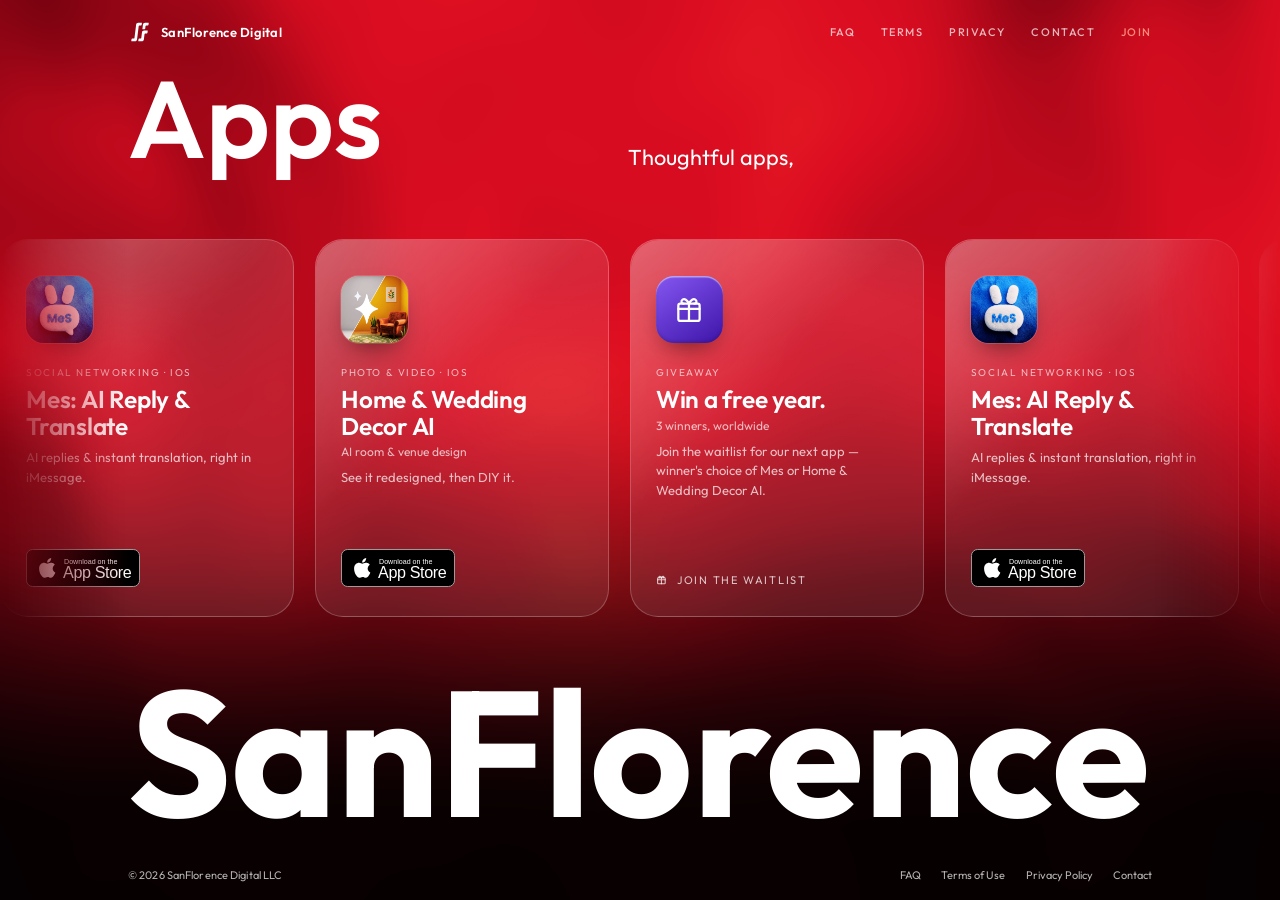
==== commit 5ea7405c: "Waitlist placement: lead-with-the-prize card + persistent nav link Both fixes target the same proble" ====
--- a/index.html
+++ b/index.html
@@ -106,6 +106,10 @@
       transform: scaleX(0); transform-origin: right; transition: transform 0.3s ease;
     }
     .nav-link:hover { color: #fff; }
+    /* hardcoded coral (not var(--accent), which is blue on this page) so the "Join" link
+       reads as the SAME giveaway color on every page, matching the prize callout. */
+    .nav-link-cta { color: #ff8a78; }
+    .nav-link-cta:hover { color: #ffb0a3; }
     .nav-link:hover::after { transform: scaleX(1); transform-origin: left; }
     .theme-toggle {
       background: none; border: none; color: rgba(255, 255, 255, 0.7);
@@ -692,6 +696,7 @@
       <a class="nav-link" href="terms.html">Terms</a>
       <a class="nav-link" href="privacy.html">Privacy</a>
       <a class="nav-link" href="contact.html">Contact</a>
+      <a class="nav-link nav-link-cta" href="waitlist.html">Join</a>
     </div>
     <button class="nav-burger" id="navBurger" type="button" aria-label="Open menu" aria-expanded="false">
       <span></span><span></span>
@@ -705,6 +710,7 @@
       <a href="terms.html">Terms of Use</a>
       <a href="privacy.html">Privacy Policy</a>
       <a href="contact.html">Contact</a>
+      <a href="waitlist.html">Join the waitlist</a>
     </nav>
     <div class="menu-foot">© 2026 SanFlorence Digital LLC</div>
   </div>
@@ -801,41 +807,28 @@
             </div>
           </article>
 
-          <!-- Card 3 — Coming soon -->
-          <article class="card card-dimmed" data-app="soon" style="--g1:#9A9A9A; --g2:#5A5A5A;">
-            <div class="card-head"></div>
+          <!-- Card 3 — Waitlist / giveaway (was two generic "coming soon" placeholders) -->
+          <article class="card" data-app="soon" style="--g1:#8557F2; --g2:#3D14A8;">
+            <div class="card-head">
+              <span class="card-arrow" aria-hidden="true">
+                <svg width="18" height="18" viewBox="0 0 24 24" fill="none" stroke="currentColor" stroke-width="1.8" stroke-linecap="round" stroke-linejoin="round"><path d="M7 17 17 7M9 7h8v8"/></svg>
+              </span>
+            </div>
             <div class="card-icon">
               <svg viewBox="0 0 24 24" fill="none" stroke="currentColor" stroke-width="1.7" stroke-linecap="round" stroke-linejoin="round">
-                <rect x="5" y="11" width="14" height="9" rx="2"/>
-                <path d="M8 11V7a4 4 0 0 1 8 0v4"/>
+                <rect x="4" y="8" width="16" height="13" rx="1.5"/>
+                <path d="M4 12h16M12 8v13"/>
+                <path d="M12 8c-1.4-3-3.4-4-4.8-3s-1 3 .8 3M12 8c1.4-3 3.4-4 4.8-3s1 3-.8 3"/>
               </svg>
             </div>
-            <div class="card-cat">In the studio</div>
-            <h2 class="card-name">Something new.</h2>
-            <div class="card-sub">A new app from SanFlorence</div>
-            <p class="card-tagline">Quietly in the works — arriving 2026.</p>
+            <div class="card-cat">Giveaway</div>
+            <h2 class="card-name">Win a free year.</h2>
+            <div class="card-sub">3 winners, worldwide</div>
+            <p class="card-tagline">Join the waitlist for our next app — winner's choice of Mes or Home &amp; Wedding Decor AI.</p>
             <div class="card-foot">
               <span class="card-soon">
-                <svg width="13" height="13" viewBox="0 0 24 24" fill="none" stroke="currentColor" stroke-width="2" stroke-linecap="round" stroke-linejoin="round"><circle cx="12" cy="12" r="9"/><path d="M12 7v5l3 2"/></svg>
-                Coming soon
-              </span>
-            </div>
-          </article>
-
-          <!-- Card 4 — Coming soon (placeholder) -->
-          <article class="card card-dimmed" data-app="soon" style="--g1:#8E8E8E; --g2:#555555;">
-            <div class="card-head"></div>
-            <div class="card-icon">
-              <svg viewBox="0 0 24 24" fill="none" stroke="currentColor" stroke-width="1.7" stroke-linecap="round" stroke-linejoin="round"><rect x="5" y="11" width="14" height="9" rx="2"/><path d="M8 11V7a4 4 0 0 1 8 0v4"/></svg>
-            </div>
-            <div class="card-cat">In the studio</div>
-            <h2 class="card-name">Coming soon</h2>
-            <div class="card-sub">In development</div>
-            <p class="card-tagline">A fresh idea, taking shape.</p>
-            <div class="card-foot">
-              <span class="card-soon">
-                <svg width="13" height="13" viewBox="0 0 24 24" fill="none" stroke="currentColor" stroke-width="2" stroke-linecap="round" stroke-linejoin="round"><circle cx="12" cy="12" r="9"/><path d="M12 7v5l3 2"/></svg>
-                Coming soon
+                <svg width="13" height="13" viewBox="0 0 24 24" fill="none" stroke="currentColor" stroke-width="2" stroke-linecap="round" stroke-linejoin="round"><rect x="3" y="7" width="14" height="11" rx="1.3"/><path d="M3 10.5h14M10 7v11"/><path d="M10 7c-1.2-2.5-2.8-3.3-4-2.5s-.8 2.5.7 2.5M10 7c1.2-2.5 2.8-3.3 4-2.5s.8 2.5-.7 2.5"/></svg>
+                Join the waitlist
               </span>
             </div>
           </article>
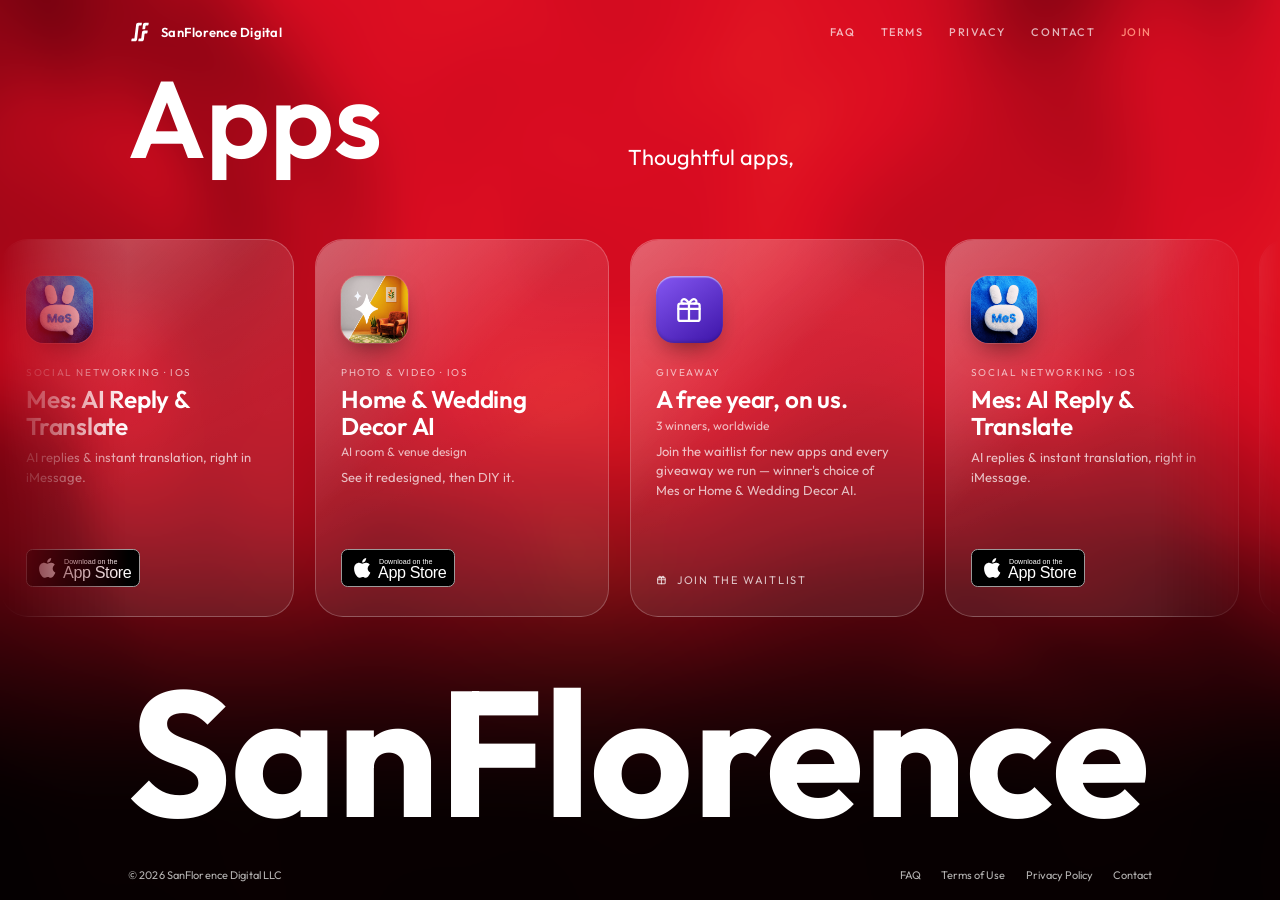
==== commit dd46ad0e: "Waitlist: exciting copy, no dates in the callout, and a 10s auto-open COPY — chosen from three draft" ====
--- a/index.html
+++ b/index.html
@@ -173,12 +173,17 @@
       display: flex; flex-direction: column;    /* NO justify-content — see .sheet-panel */
       padding: 88px var(--pad-x) 40px;
       opacity: 0; visibility: hidden;
-      transition: opacity 0.4s ease, visibility 0.4s ease;
+      /* visibility must flip to visible INSTANTLY on open, and only hide after the
+         fade-out on close. Transitioning it over 0.4s left the panel still
+         visibility:hidden at the moment setSheet() called .focus() — browsers refuse
+         to focus a hidden element, so focus silently fell back to <body> and the
+         whole focus/dialog-announcement design did nothing. */
+      transition: opacity 0.4s ease, visibility 0s linear 0.4s;
       overflow-y: auto;                         /* body.home is overflow:hidden — the overlay scrolls itself */
       -webkit-overflow-scrolling: touch;
       overscroll-behavior: contain;
     }
-    .sheet.open { opacity: 1; visibility: visible; }
+    .sheet.open { opacity: 1; visibility: visible; transition: opacity 0.4s ease, visibility 0s linear 0s; }
     .sheet-panel {
       width: 100%; max-width: 460px;
       margin: auto;                             /* centers when it fits, scrolls from the top when it does not.
@@ -194,6 +199,10 @@
       transition: opacity 0.5s ease 0.08s, transform 0.5s ease 0.08s;
     }
     .sheet.open .sheet-panel { opacity: 1; transform: translateY(0); }
+    /* the panel takes programmatic focus on auto-open (see setSheet) — it is a
+       container, not a control, so it must not paint a focus ring; the close
+       button, inputs and submit keep their own. */
+    .sheet-panel:focus { outline: none; }
     .sheet-close {
       position: absolute; top: 10px; right: 12px;
       width: 40px; height: 40px; border: none; background: none;
@@ -717,15 +726,15 @@
 
   <!-- ===================== WAITLIST SHEET ===================== -->
   <div class="sheet" id="waitlistSheet" role="dialog" aria-modal="true" aria-labelledby="waitlistTitle" aria-hidden="true">
-    <div class="sheet-panel">
+    <div class="sheet-panel" tabindex="-1">
       <button class="sheet-close" id="waitlistClose" type="button" aria-label="Close">&times;</button>
       <div class="sheet-kicker">Waitlist</div>
-      <h2 class="sheet-title" id="waitlistTitle">Be first in line.</h2>
-      <p class="sheet-copy">We're finishing a new app in the studio. Join the list and we'll email you once — the day it lands.</p>
+      <h2 class="sheet-title" id="waitlistTitle">Front of the line, please.</h2>
+      <p class="sheet-copy">We build slowly, and we like giving things away. One list for both — first looks at new apps, and a seat at every giveaway we run.</p>
 
       <div class="prize">
-        🎁 <strong>Three winners get a full year free</strong> — your pick of Mes or Home &amp; Wedding Decor AI.
-        <span class="prize-fine">No purchase necessary · 18+ · Open worldwide · Entries close 19 Aug 2026 · Winners drawn by 26 Aug and notified by email. <a href="waitlist.html#giveaway">Full terms</a></span>
+        🎁 <strong>Three winners. A full year free, each</strong> — winner's choice of Mes or Home &amp; Wedding Decor AI.
+        <span class="prize-fine">No purchase necessary · 18+ · Open worldwide · <a href="waitlist.html#giveaway">Full terms</a></span>
       </div>
 
       <form class="form" id="waitlistSheetForm" data-waitlist novalidate>
@@ -742,9 +751,9 @@
           <input id="wls-website" name="website" type="text" tabindex="-1" autocomplete="off">
         </div>
         <div class="form-actions">
-          <button class="btn" type="submit">Join the waitlist</button>
+          <button class="btn" type="submit">Join Waitlist</button>
         </div>
-        <span class="form-note">We email once, at launch — there's nothing to unsubscribe from. See our <a href="privacy.html">Privacy Policy</a>.</span>
+        <span class="form-note">A handful of emails a year — a new app, or a giveaway, and nothing else. Reply “unsubscribe” any time and we'll quietly take you off. See our <a href="privacy.html">Privacy Policy</a>.</span>
         <p class="form-status" role="status" aria-live="polite"></p>
       </form>
     </div>
@@ -822,9 +831,9 @@
               </svg>
             </div>
             <div class="card-cat">Giveaway</div>
-            <h2 class="card-name">Win a free year.</h2>
+            <h2 class="card-name">A free year, on us.</h2>
             <div class="card-sub">3 winners, worldwide</div>
-            <p class="card-tagline">Join the waitlist for our next app — winner's choice of Mes or Home &amp; Wedding Decor AI.</p>
+            <p class="card-tagline">Join the waitlist for new apps and every giveaway we run — winner's choice of Mes or Home &amp; Wedding Decor AI.</p>
             <div class="card-foot">
               <span class="card-soon">
                 <svg width="13" height="13" viewBox="0 0 24 24" fill="none" stroke="currentColor" stroke-width="2" stroke-linecap="round" stroke-linejoin="round"><rect x="3" y="7" width="14" height="11" rx="1.3"/><path d="M3 10.5h14M10 7v11"/><path d="M10 7c-1.2-2.5-2.8-3.3-4-2.5s-.8 2.5.7 2.5M10 7c1.2-2.5 2.8-3.3 4-2.5s.8 2.5-.7 2.5"/></svg>
@@ -894,11 +903,56 @@
       if (!sheet) return;
       var lastFocus = null;
 
-      function setSheet(open) {
+      /* ---- storage gate ---------------------------------------------------
+         Key names are SHARED with assets/site.js — see SF_WL_SIGNED_UP_KEY
+         there. Change one, change both. The ".v1" suffix is the reset lever:
+         bump it to re-show the popup to everyone for a new campaign. */
+      var K_SEEN      = 'sf.waitlist.popup.v1';     // popup shown, OR sheet opened by hand
+      var K_SIGNED    = 'sf.waitlist.signedup.v1';  // WRITTEN BY assets/site.js, confirmed submit only
+      var DELAY_MS    = 10000;   // of *visible* time, not wall clock
+      var RETRY_MS    = 1500;    // re-check cadence while a guard is blocking
+      var IDLE_MS     = 2500;    // required quiet period after the last interaction
+      var MAX_RETRIES = 20;      // ~30s of blocked-ness, then give up for this page load
+
+      // localStorage -> sessionStorage -> memory. Reading window.localStorage can
+      // itself throw (SecurityError when cookies are blocked; old iOS private mode
+      // throws on setItem), so even the probe is wrapped. Total failure degrades to
+      // "at most once per page load" — never to a broken page, and never to a popup
+      // that repeats inside a session.
+      var store = (function () {
+        var mem = {};
+        function probe(kind) {
+          try {
+            var s = window[kind], t = '__sf_probe';
+            s.setItem(t, '1'); s.removeItem(t);
+            return s;
+          } catch (e) { return null; }
+        }
+        var s = probe('localStorage') || probe('sessionStorage');
+        return {
+          get: function (k) { try { return s ? s.getItem(k) : (mem[k] || null); } catch (e) { return mem[k] || null; } },
+          set: function (k, v) { try { if (s) { s.setItem(k, v); return; } } catch (e) {} mem[k] = v; }
+        };
+      })();
+
+      // opts.focus === false -> open WITHOUT putting the caret in the email field.
+      //   Used by the 10s auto-open. Focusing a text input there summons the mobile
+      //   on-screen keyboard with no user gesture behind it and steals the caret from
+      //   whatever the visitor was doing.
+      //   Focus still MOVES — to .sheet-panel, a non-text element, so no keyboard and
+      //   no caret. It has to: aria-modal="true" tells assistive tech the rest of the
+      //   page no longer exists, so leaving focus outside strands a screen-reader user
+      //   in a subtree their AT has just been told to ignore, with no announcement and
+      //   no route in. The panel is tabindex="-1" inside role="dialog" labelled by
+      //   #waitlistTitle, so it announces as the dialog and reads from the top.
+      function setSheet(open, opts) {
+        opts = opts || {};
         sheet.classList.toggle('open', open);
         sheet.setAttribute('aria-hidden', open ? 'false' : 'true');
         document.body.classList.toggle('sheet-open', open);
         if (open) {
+          autoStop();                              // ANY open retires the timer...
+          store.set(K_SEEN, String(Date.now()));   // ...and stops it returning on a later visit
           // drop any hero takeover left over from a hover/press preview
           document.body.classList.remove('mes-mode', 'decor-mode', 'soon-mode');
           // close the burger menu so the two overlays can never co-exist
@@ -910,11 +964,19 @@
             document.body.classList.remove('menu-open');
           }
           lastFocus = document.activeElement;
+          var target = opts.focus === false
+            ? sheet.querySelector('.sheet-panel')
+            : document.getElementById('wls-email');
+          // preventScroll matters: .focus() scrolls its target into view by default, and on a
+          // panel taller than the viewport that scrolls the title and close button off the top.
+          // Older browsers ignore the option, so scrollTop is reset AFTER focus either way.
+          if (target) { try { target.focus({ preventScroll: true }); } catch (e) { target.focus(); } }
           sheet.scrollTop = 0;
-          var first = document.getElementById('wls-email');
-          if (first) first.focus();
-        } else if (lastFocus && lastFocus.focus) {
-          lastFocus.focus();
+        } else {
+          // never leave focus inside a container we just marked aria-hidden
+          if (document.activeElement && sheet.contains(document.activeElement)) document.activeElement.blur();
+          // body.focus() would reset the AT reading position to the top of the page
+          if (lastFocus && lastFocus.focus && lastFocus !== document.body) lastFocus.focus();
         }
       }
 
@@ -933,9 +995,75 @@
         var f = sheet.querySelectorAll('button, input, a[href]');
         if (!f.length) return;
         var first = f[0], last = f[f.length - 1];
+        // On an auto-open, focus sits on .sheet-panel — which is in neither branch
+        // below, so Shift+Tab used to escape the modal into the page behind it.
+        if (Array.prototype.indexOf.call(f, document.activeElement) === -1) {
+          e.preventDefault();
+          (e.shiftKey ? last : first).focus();
+          return;
+        }
         if (e.shiftKey && document.activeElement === first) { e.preventDefault(); last.focus(); }
         else if (!e.shiftKey && document.activeElement === last) { e.preventDefault(); first.focus(); }
       });
+
+      /* ---- 10-second auto-open --------------------------------------------
+         Once per visitor. Every guard prefers NOT showing over showing at a
+         bad moment. Time is counted in VISIBLE tab time: a timer that ripens
+         in a background tab would greet the visitor with a modal they never
+         triggered, so it pauses on blur and resumes on return. */
+      var autoTimer = null, autoRemaining = DELAY_MS, autoStartedAt = 0;
+      var autoRetries = 0, autoDone = false, lastTouchAt = 0;
+
+      function autoClear() { if (autoTimer) { clearTimeout(autoTimer); autoTimer = null; } }
+      function autoStop()  { autoDone = true; autoClear(); }
+
+      function autoArm(ms) {
+        autoClear();
+        if (autoDone || document.hidden) return;   // keeps autoRemaining intact for the resume
+        autoRemaining = ms;
+        autoStartedAt = Date.now();
+        autoTimer = setTimeout(autoFire, ms);
+      }
+
+      // Re-evaluated on every attempt, never cached.
+      function autoBlocked() {
+        if (document.hidden) return true;                                    // backgrounded tab
+        if (sheet.classList.contains('open')) return true;                   // already open
+        if (document.body.classList.contains('menu-open')) return true;      // burger menu owns the screen
+        var ae = document.activeElement;
+        if (ae && /^(INPUT|TEXTAREA|SELECT)$/.test(ae.tagName)) return true; // mid-typing
+        if (Date.now() - lastTouchAt < IDLE_MS) return true;                 // mid-drag / mid-scroll / on a card
+        return false;
+      }
+
+      function autoFire() {
+        autoTimer = null;
+        if (autoDone) return;
+        if (!autoBlocked()) { setSheet(true, { focus: false }); return; }  // setSheet marks seen + stops the timer
+        // Blocked: wait for a lull rather than cancelling outright, so the most
+        // engaged visitors aren't the only ones who never see the waitlist.
+        if (++autoRetries > MAX_RETRIES) { autoStop(); return; }  // never shown -> storage stays clean, next visit retries
+        autoArm(RETRY_MS);
+      }
+
+      document.addEventListener('visibilitychange', function () {
+        if (autoDone) return;
+        if (document.hidden) {
+          if (autoTimer) { autoRemaining = Math.max(0, autoRemaining - (Date.now() - autoStartedAt)); autoClear(); }
+        } else {
+          autoArm(Math.max(autoRemaining, 800));   // grace: never fire the instant they come back
+        }
+      });
+
+      if (document.body.classList.contains('home') && !store.get(K_SEEN) && !store.get(K_SIGNED)) {
+        var noteTouch = function () { lastTouchAt = Date.now(); };
+        var evts = ['pointerdown', 'wheel', 'touchmove', 'keydown'];
+        for (var i = 0; i < evts.length; i++) {
+          document.addEventListener(evts[i], noteTouch, { passive: true, capture: true });
+        }
+        window.addEventListener('scroll', noteTouch, { passive: true });
+        autoArm(DELAY_MS);
+      }
 
       window.sfOpenWaitlist = function () { setSheet(true); };
     })();
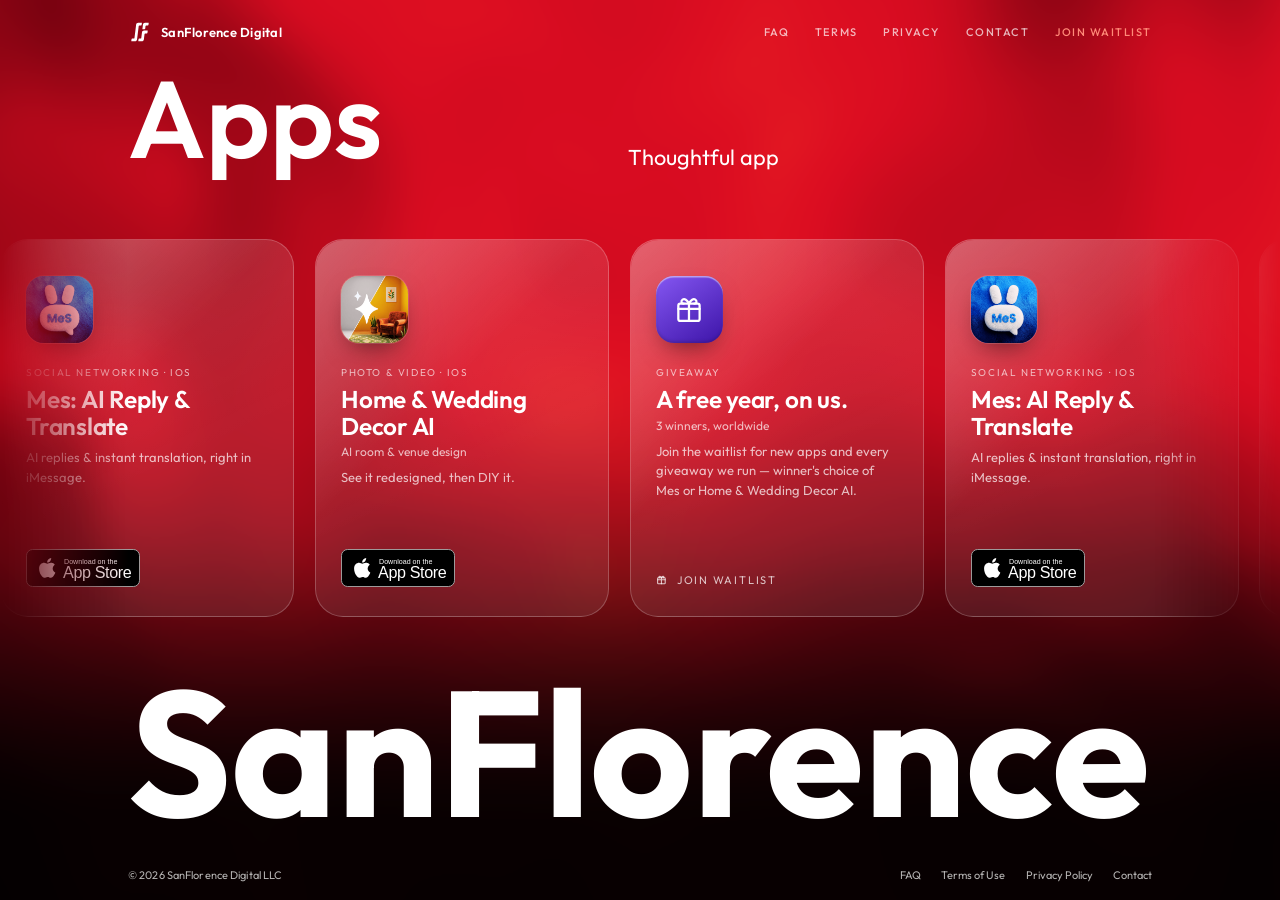
==== commit d8c209de: "Rename waitlist CTA to "Join Waitlist" everywhere Desktop nav, mobile menu, and the carousel card ba" ====
--- a/index.html
+++ b/index.html
@@ -705,7 +705,7 @@
       <a class="nav-link" href="terms.html">Terms</a>
       <a class="nav-link" href="privacy.html">Privacy</a>
       <a class="nav-link" href="contact.html">Contact</a>
-      <a class="nav-link nav-link-cta" href="waitlist.html">Join</a>
+      <a class="nav-link nav-link-cta" href="waitlist.html">Join Waitlist</a>
     </div>
     <button class="nav-burger" id="navBurger" type="button" aria-label="Open menu" aria-expanded="false">
       <span></span><span></span>
@@ -719,7 +719,7 @@
       <a href="terms.html">Terms of Use</a>
       <a href="privacy.html">Privacy Policy</a>
       <a href="contact.html">Contact</a>
-      <a href="waitlist.html">Join the waitlist</a>
+      <a href="waitlist.html">Join Waitlist</a>
     </nav>
     <div class="menu-foot">© 2026 SanFlorence Digital LLC</div>
   </div>
@@ -837,7 +837,7 @@
             <div class="card-foot">
               <span class="card-soon">
                 <svg width="13" height="13" viewBox="0 0 24 24" fill="none" stroke="currentColor" stroke-width="2" stroke-linecap="round" stroke-linejoin="round"><rect x="3" y="7" width="14" height="11" rx="1.3"/><path d="M3 10.5h14M10 7v11"/><path d="M10 7c-1.2-2.5-2.8-3.3-4-2.5s-.8 2.5.7 2.5M10 7c1.2-2.5 2.8-3.3 4-2.5s.8 2.5-.7 2.5"/></svg>
-                Join the waitlist
+                Join Waitlist
               </span>
             </div>
           </article>
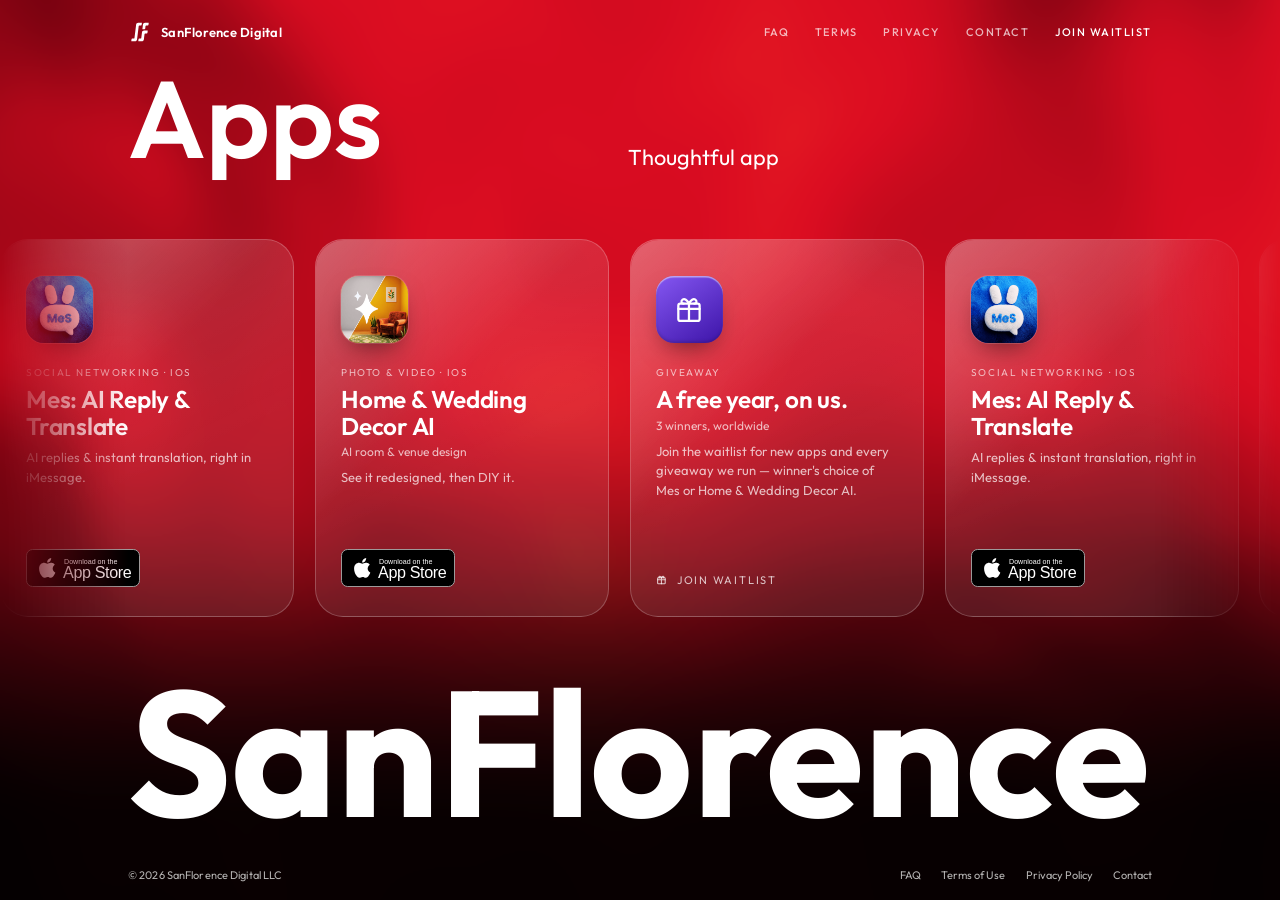
==== commit 07fd9fbf: "Nav "Join Waitlist" CTA: coral -> white Emphasis now comes from brightness rather than colour — soli" ====
--- a/index.html
+++ b/index.html
@@ -106,10 +106,11 @@
       transform: scaleX(0); transform-origin: right; transition: transform 0.3s ease;
     }
     .nav-link:hover { color: #fff; }
-    /* hardcoded coral (not var(--accent), which is blue on this page) so the "Join" link
-       reads as the SAME giveaway color on every page, matching the prize callout. */
-    .nav-link-cta { color: #ff8a78; }
-    .nav-link-cta:hover { color: #ffb0a3; }
+    /* full white against the other links' 70% — brightness alone carries the emphasis,
+       no accent colour needed. Hardcoded rather than var(--accent) so it stays identical
+       on every page (--accent is blue here and coral in site.css). */
+    .nav-link-cta { color: #fff; }
+    .nav-link-cta:hover { color: #fff; }
     .nav-link:hover::after { transform: scaleX(1); transform-origin: left; }
     .theme-toggle {
       background: none; border: none; color: rgba(255, 255, 255, 0.7);
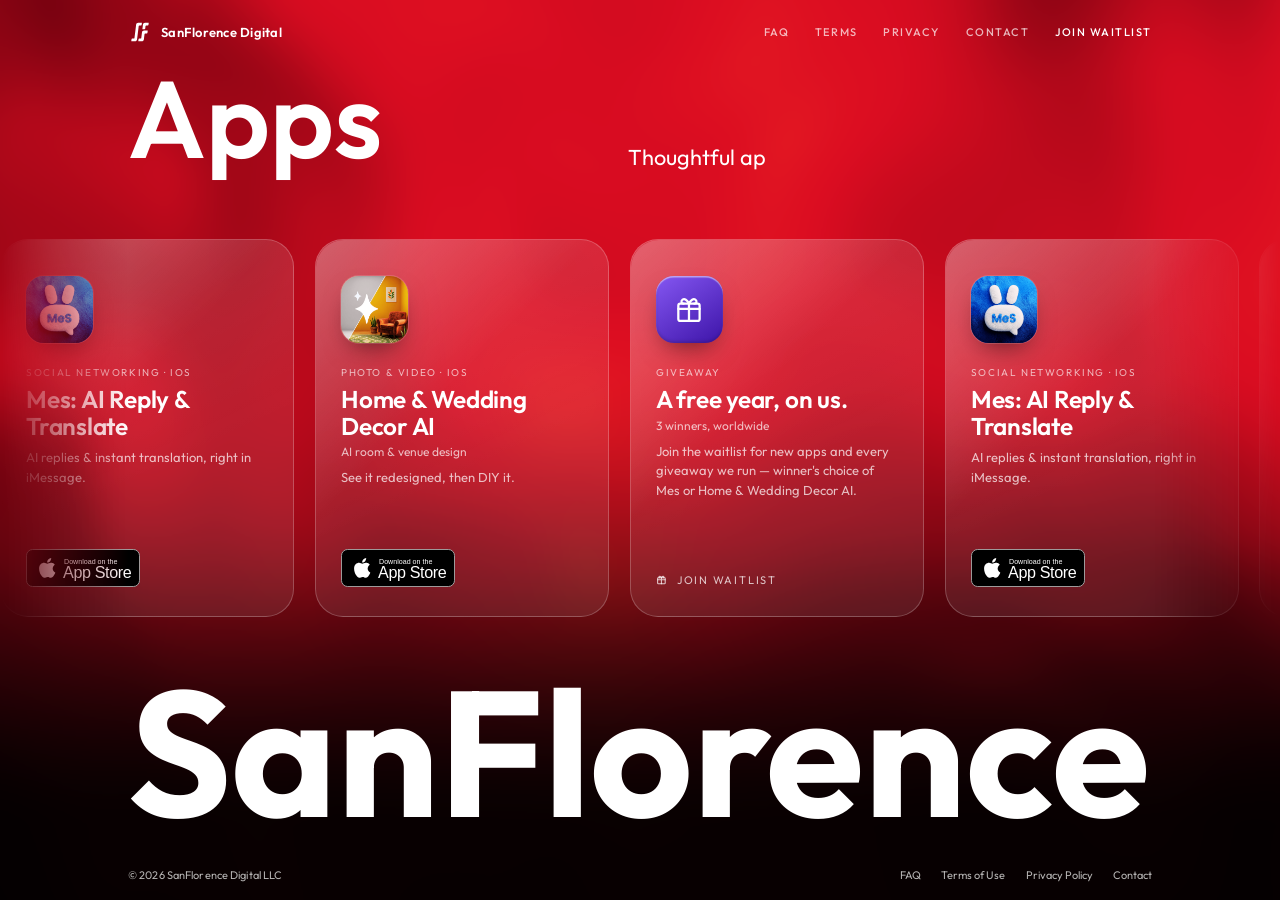
==== commit 69ef1098: "Fix: auto-popup reappeared for returning visitors on tab-switch The storage gate only decided whethe" ====
--- a/index.html
+++ b/index.html
@@ -1056,7 +1056,13 @@
         }
       });
 
-      if (document.body.classList.contains('home') && !store.get(K_SEEN) && !store.get(K_SIGNED)) {
+      if (!document.body.classList.contains('home') || store.get(K_SEEN) || store.get(K_SIGNED)) {
+        // Not eligible (returning visitor, already signed up, or not the homepage).
+        // autoDone must be latched HERE, not just left un-armed: the visibilitychange
+        // handler above re-arms the timer on its own, so without this a returning
+        // visitor who tabs away and comes back gets the popup again, every time.
+        autoDone = true;
+      } else {
         var noteTouch = function () { lastTouchAt = Date.now(); };
         var evts = ['pointerdown', 'wheel', 'touchmove', 'keydown'];
         for (var i = 0; i < evts.length; i++) {
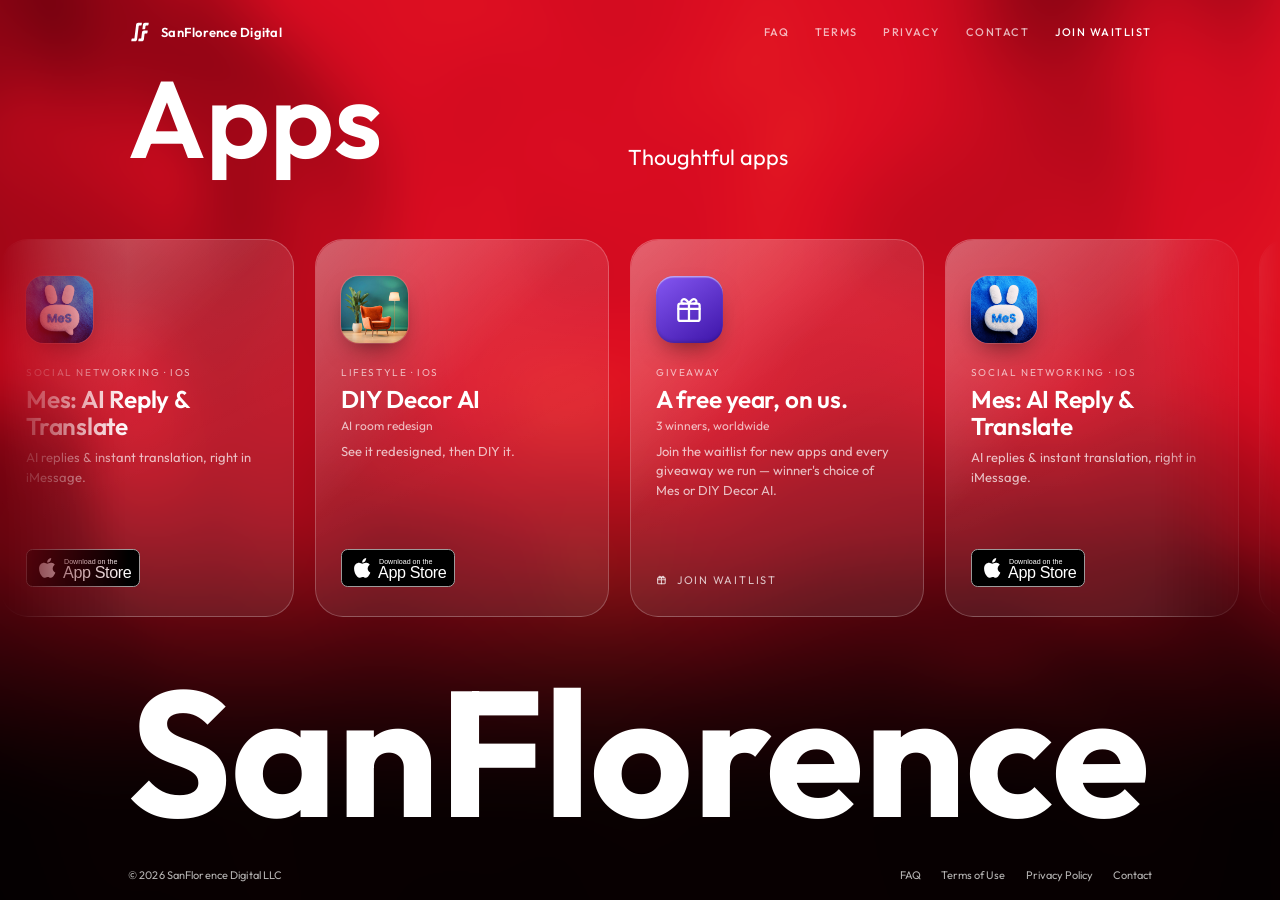
==== commit 0ab6cc7a: "Rename decor app: Home & Wedding Decor AI -> DIY Decor AI: Room Design The app was renamed and re-ic" ====
--- a/index.html
+++ b/index.html
@@ -5,7 +5,7 @@
   <meta name="viewport" content="width=device-width, initial-scale=1.0">
   <link rel="icon" type="image/svg+xml" href="assets/sf-favicon.svg">
   <title>SanFlorence</title>
-  <meta name="description" content="SanFlorence Digital — iOS apps built with care. Mes, Home Wedding Decor AI, and more.">
+  <meta name="description" content="SanFlorence Digital — iOS apps built with care. Mes, DIY Decor AI, and more.">
   <meta property="og:title" content="SanFlorence Digital">
   <meta property="og:description" content="Thoughtful apps from a studio in the San Francisco Bay Area.">
   <meta property="og:type" content="website">
@@ -588,7 +588,7 @@
       100% { transform: translateY(-14vh); opacity: 0; }
     }
 
-    /* DECOR MODE — warm "redesign" takeover on the Home & Wedding Decor card */
+    /* DECOR MODE — warm "redesign" takeover on the DIY Decor AI card */
     body.decor-mode .card:hover, body.decor-mode .card.pressed {
       background: linear-gradient(180deg, rgba(18,8,2,0.92) 0%, rgba(40,20,6,0.58) 50%, rgba(150,95,40,0.12) 100%);
       backdrop-filter: none;
@@ -734,7 +734,7 @@
       <p class="sheet-copy">We build slowly, and we like giving things away. One list for both — first looks at new apps, and a seat at every giveaway we run.</p>
 
       <div class="prize">
-        🎁 <strong>Three winners. A full year free, each</strong> — winner's choice of Mes or Home &amp; Wedding Decor AI.
+        🎁 <strong>Three winners. A full year free, each</strong> — winner's choice of Mes or DIY Decor AI.
         <span class="prize-fine">No purchase necessary · 18+ · Open worldwide · <a href="waitlist.html#giveaway">Full terms</a></span>
       </div>
 
@@ -796,23 +796,23 @@
             </div>
           </article>
 
-          <!-- Card 2 — Home Wedding Decor AI -->
-          <article class="card" data-app="decor" data-href="https://apps.apple.com/us/app/home-wedding-decor-ai/id6760288379" style="--g1:#FF7A3D; --g2:#D7330A;">
+          <!-- Card 2 — DIY Decor AI: Room Design -->
+          <article class="card" data-app="decor" data-href="https://apps.apple.com/us/app/diy-decor-ai-room-design/id6760288379" style="--g1:#FF7A3D; --g2:#D7330A;">
             <div class="card-head">
               <span class="card-arrow" aria-hidden="true">
                 <svg width="18" height="18" viewBox="0 0 24 24" fill="none" stroke="currentColor" stroke-width="1.8" stroke-linecap="round" stroke-linejoin="round"><path d="M7 17 17 7M9 7h8v8"/></svg>
               </span>
             </div>
             <div class="card-icon">
-              <img src="assets/icons/decor.png" alt="Home &amp; Wedding Decor AI app icon" width="256" height="256" loading="eager" decoding="async">
+              <img src="assets/icons/decor.jpg" alt="DIY Decor AI: Room Design app icon" width="256" height="256" loading="eager" decoding="async">
             </div>
-            <div class="card-cat">Photo &amp; Video · iOS</div>
-            <h2 class="card-name">Home &amp; Wedding Decor AI</h2>
-            <div class="card-sub">AI room &amp; venue design</div>
+            <div class="card-cat">Lifestyle · iOS</div>
+            <h2 class="card-name">DIY Decor AI</h2>
+            <div class="card-sub">AI room redesign</div>
             <p class="card-tagline">See it redesigned, then DIY it.</p>
             <div class="card-foot">
-              <a class="card-store" href="https://apps.apple.com/us/app/home-wedding-decor-ai/id6760288379" target="_blank" rel="noopener">
-                <img src="assets/badge-appstore.svg" alt="Download Home &amp; Wedding Decor AI on the App Store">
+              <a class="card-store" href="https://apps.apple.com/us/app/diy-decor-ai-room-design/id6760288379" target="_blank" rel="noopener">
+                <img src="assets/badge-appstore.svg" alt="Download DIY Decor AI on the App Store">
               </a>
             </div>
           </article>
@@ -834,7 +834,7 @@
             <div class="card-cat">Giveaway</div>
             <h2 class="card-name">A free year, on us.</h2>
             <div class="card-sub">3 winners, worldwide</div>
-            <p class="card-tagline">Join the waitlist for new apps and every giveaway we run — winner's choice of Mes or Home &amp; Wedding Decor AI.</p>
+            <p class="card-tagline">Join the waitlist for new apps and every giveaway we run — winner's choice of Mes or DIY Decor AI.</p>
             <div class="card-foot">
               <span class="card-soon">
                 <svg width="13" height="13" viewBox="0 0 24 24" fill="none" stroke="currentColor" stroke-width="2" stroke-linecap="round" stroke-linejoin="round"><rect x="3" y="7" width="14" height="11" rx="1.3"/><path d="M3 10.5h14M10 7v11"/><path d="M10 7c-1.2-2.5-2.8-3.3-4-2.5s-.8 2.5.7 2.5M10 7c1.2-2.5 2.8-3.3 4-2.5s.8 2.5-.7 2.5"/></svg>
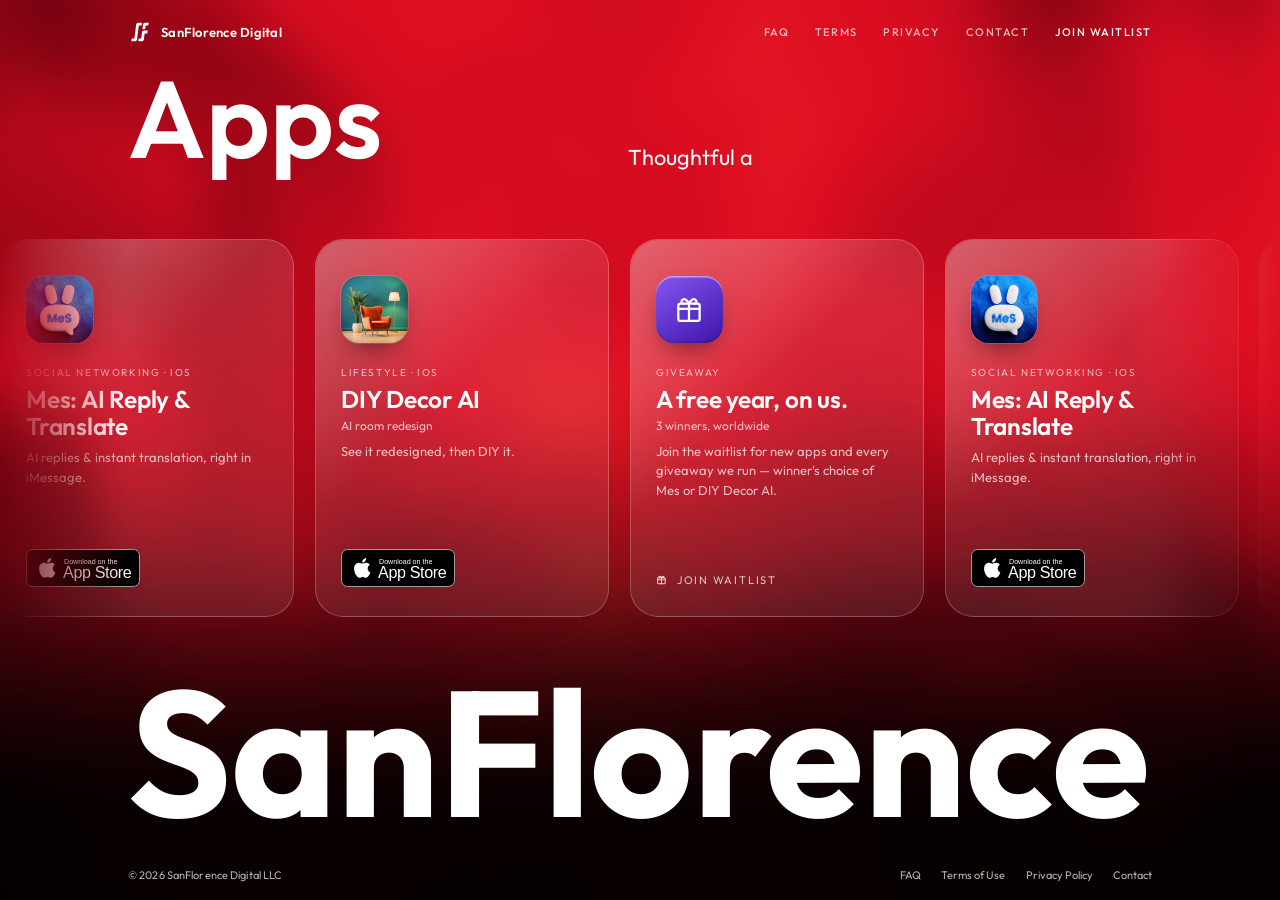
==== commit 28e41d2c: "Add Impact site verification meta tag Added site verification meta tag for tracking purposes." ====
--- a/index.html
+++ b/index.html
@@ -2,6 +2,7 @@
 <html lang="en">
 <head>
   <meta charset="UTF-8">
+  <meta name='impact-site-verification' value='88f6b624-d2ef-4db9-862a-21c52759057d'>
   <meta name="viewport" content="width=device-width, initial-scale=1.0">
   <link rel="icon" type="image/svg+xml" href="assets/sf-favicon.svg">
   <title>SanFlorence</title>
